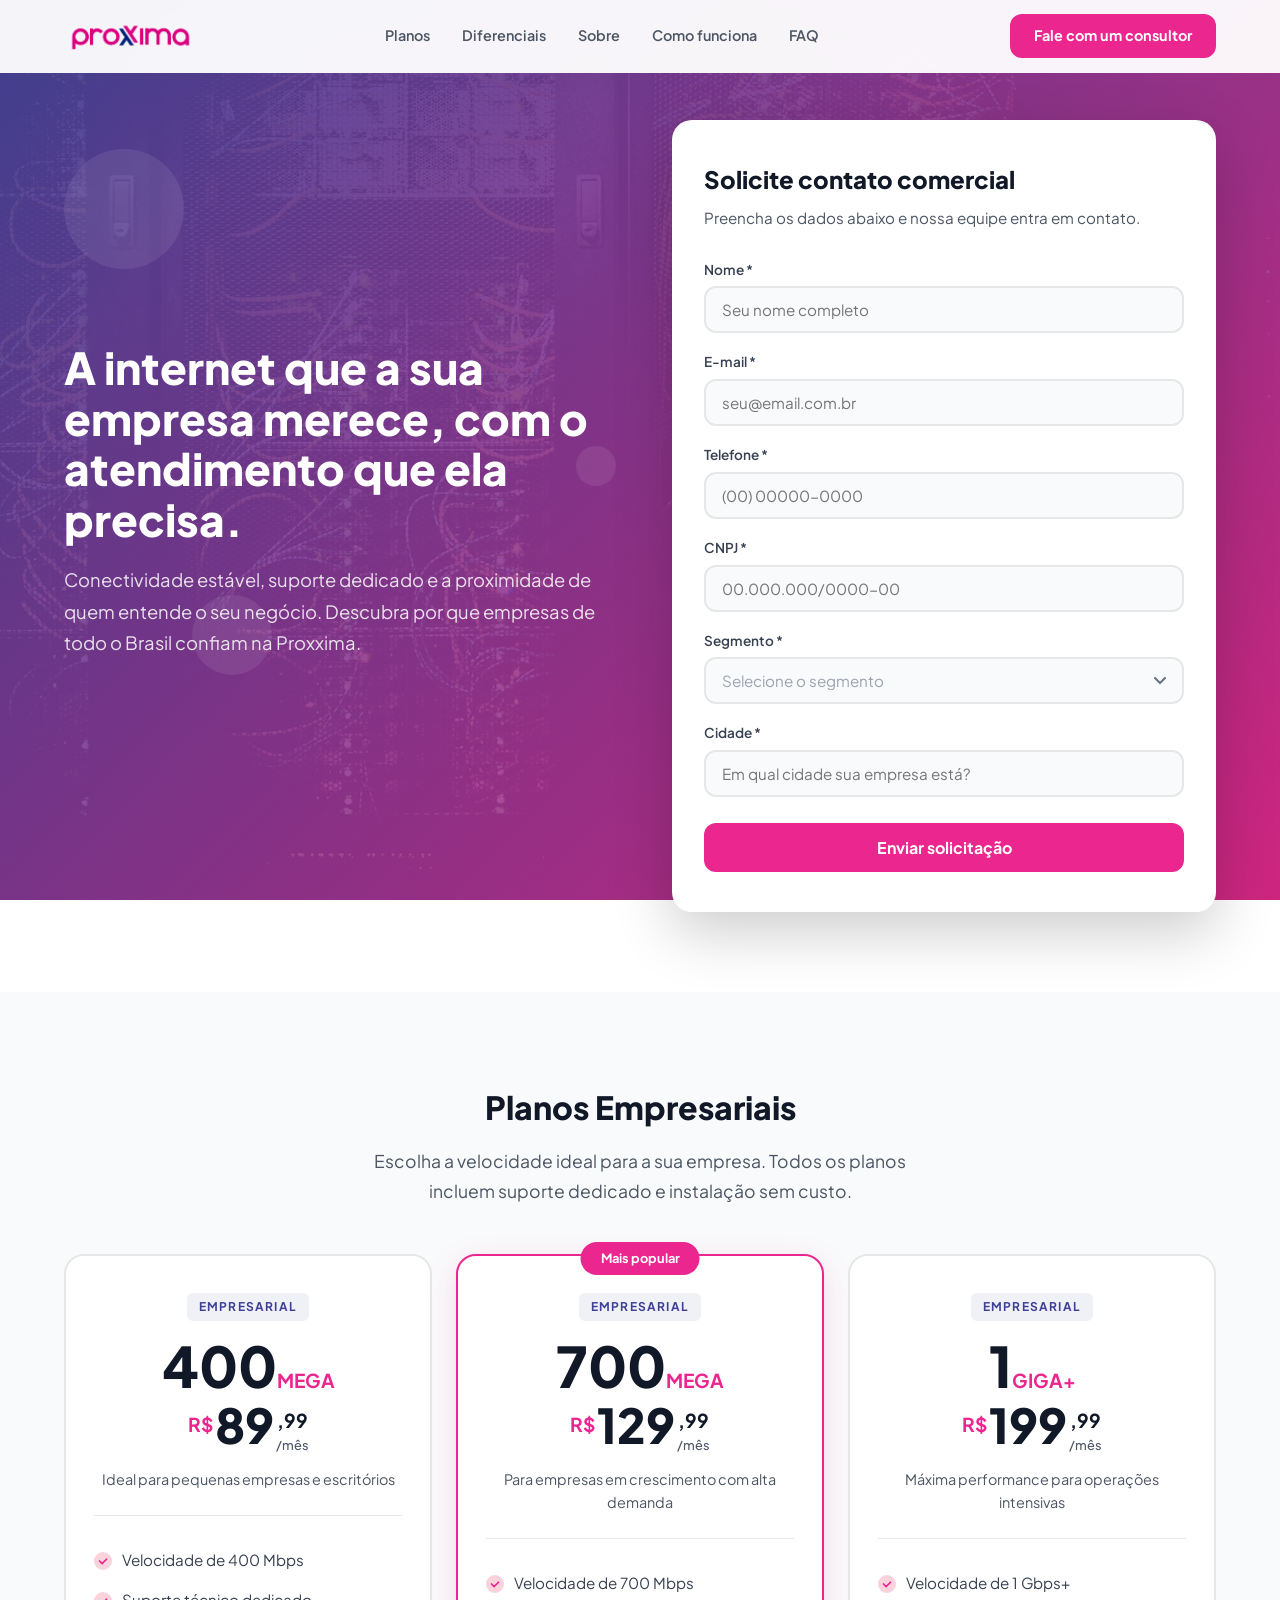
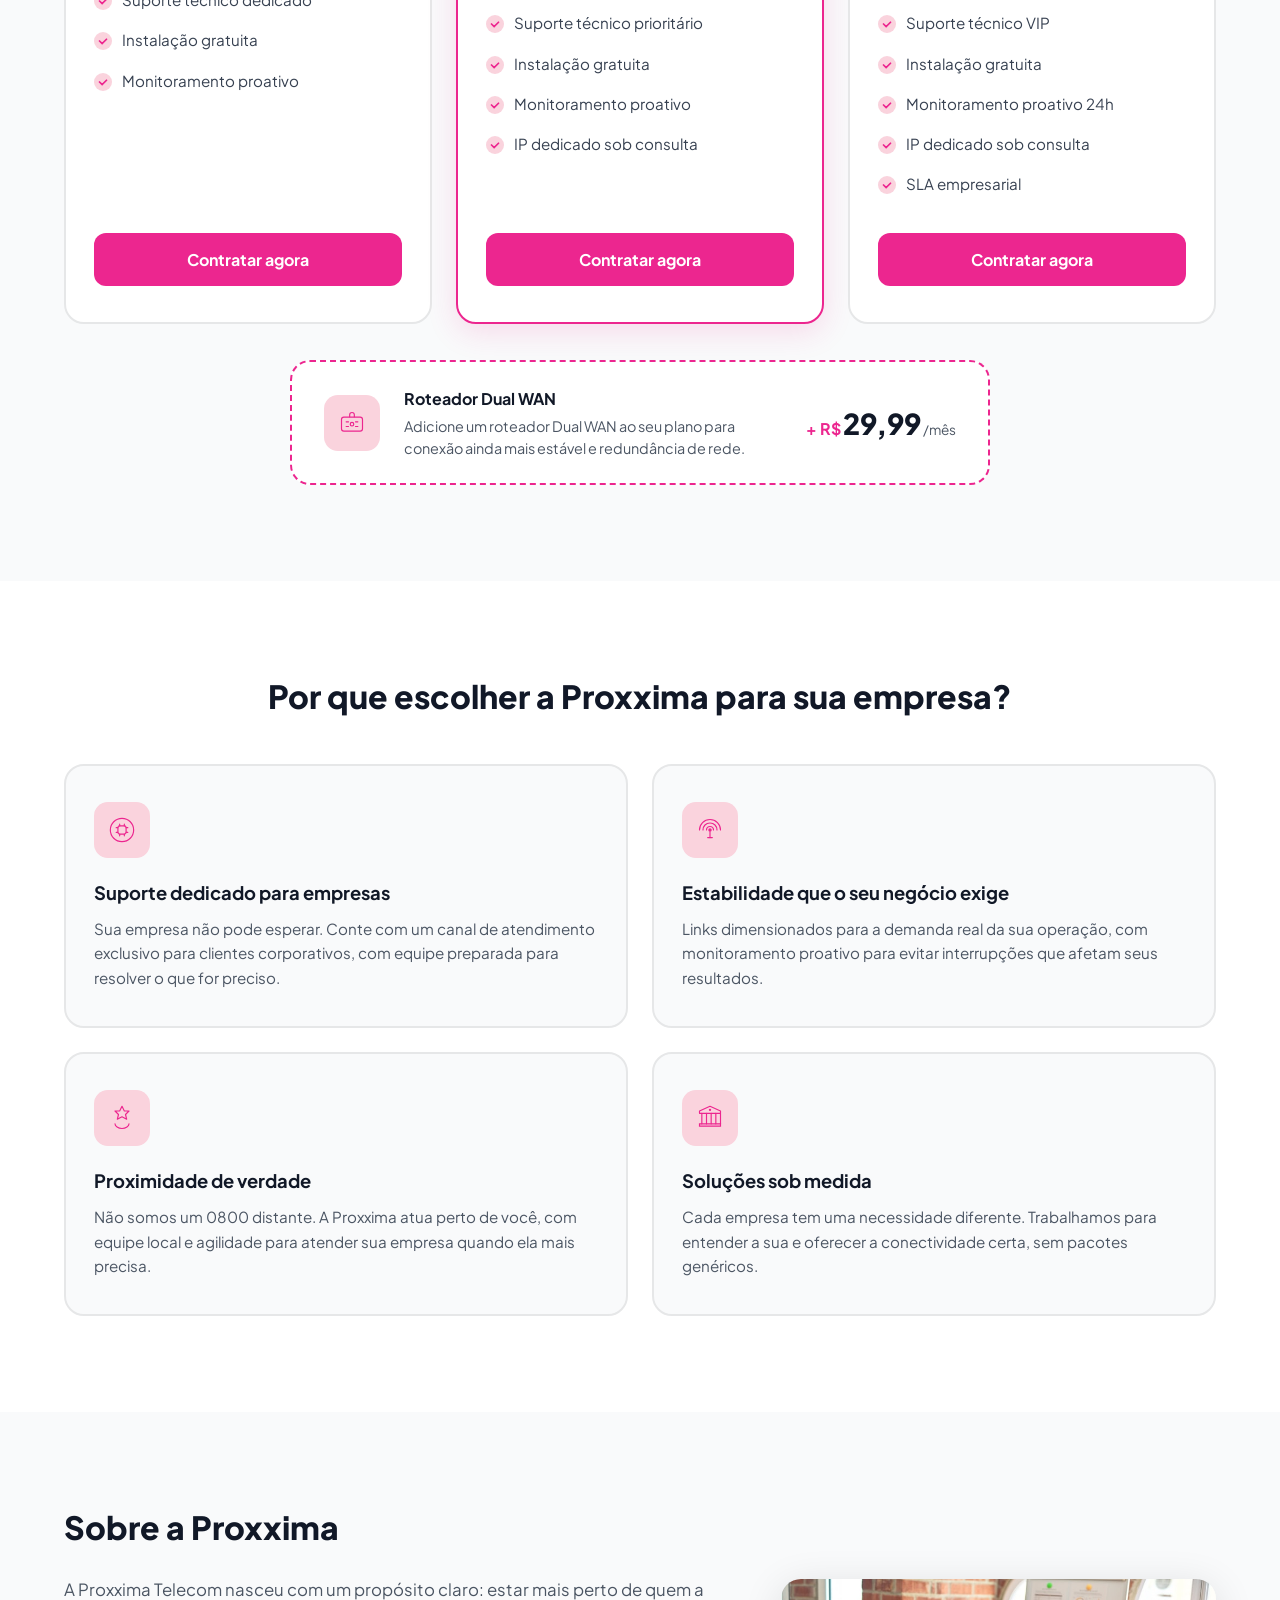
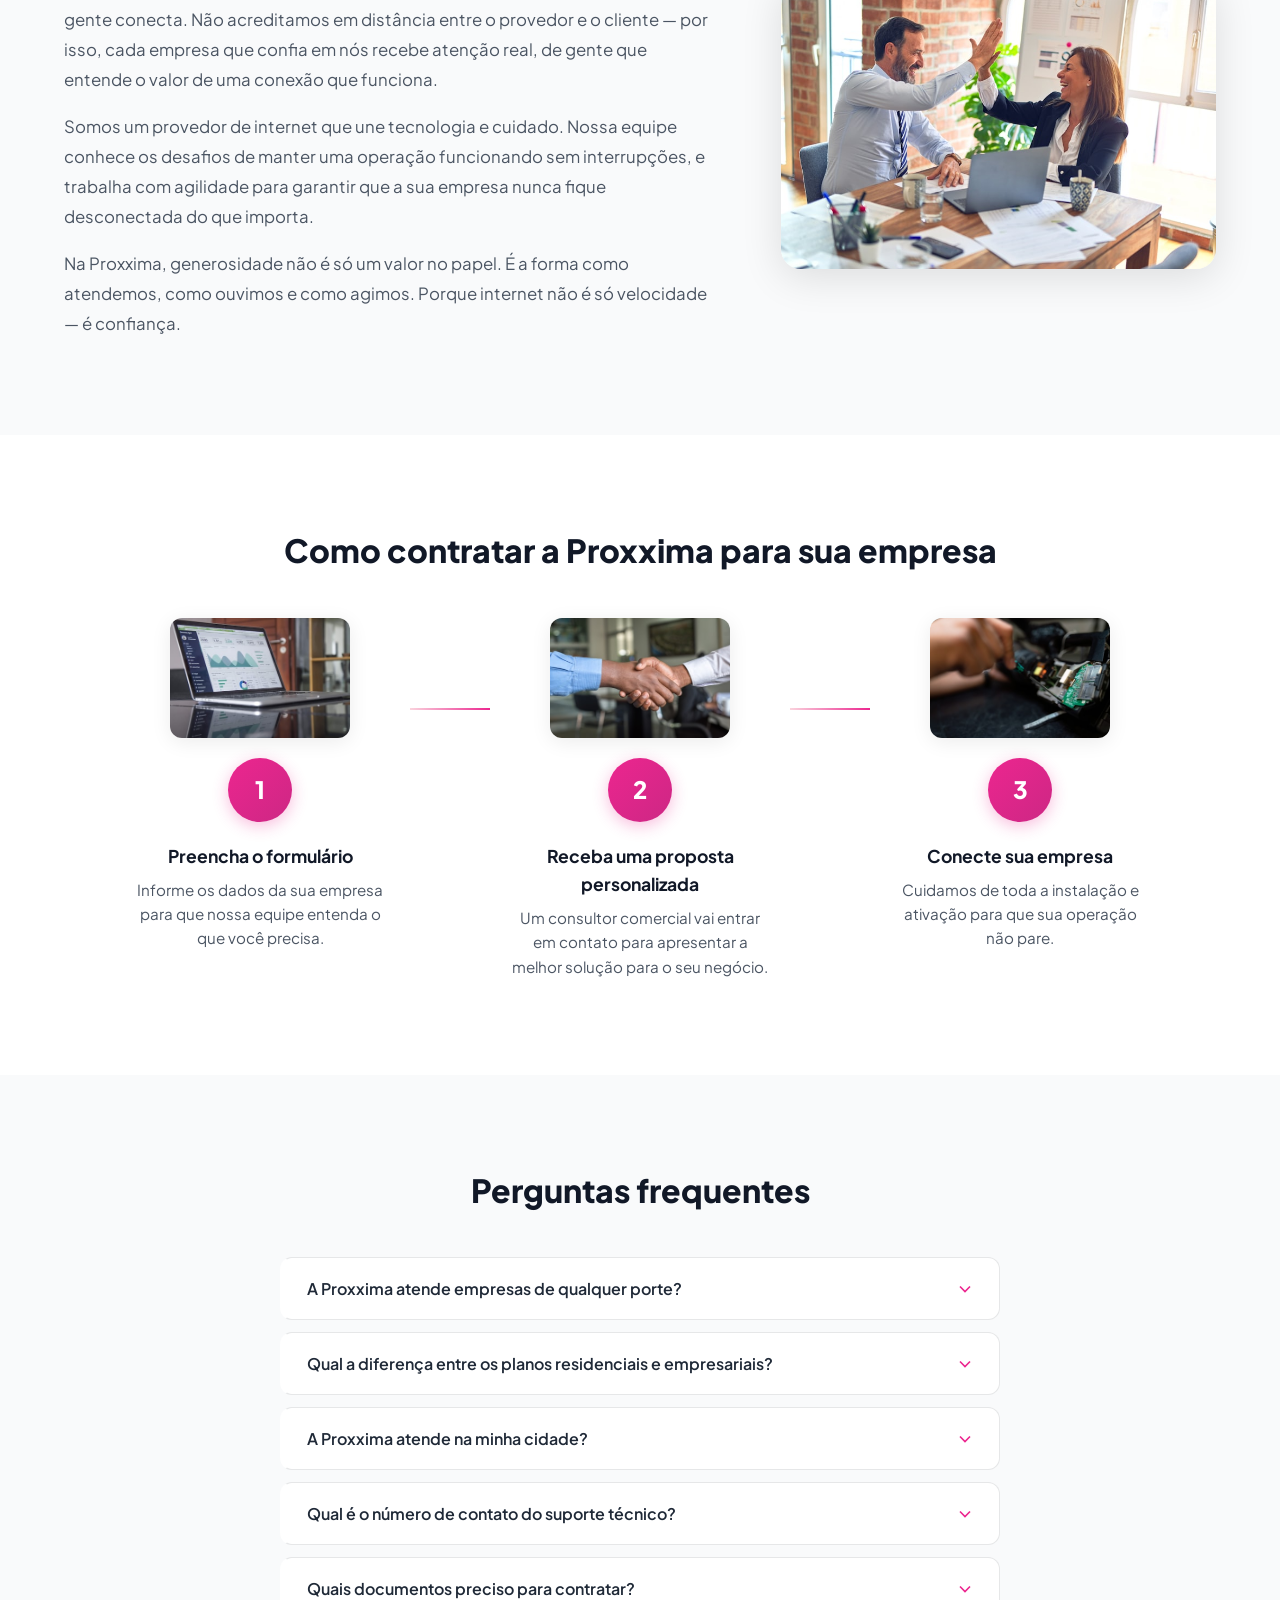
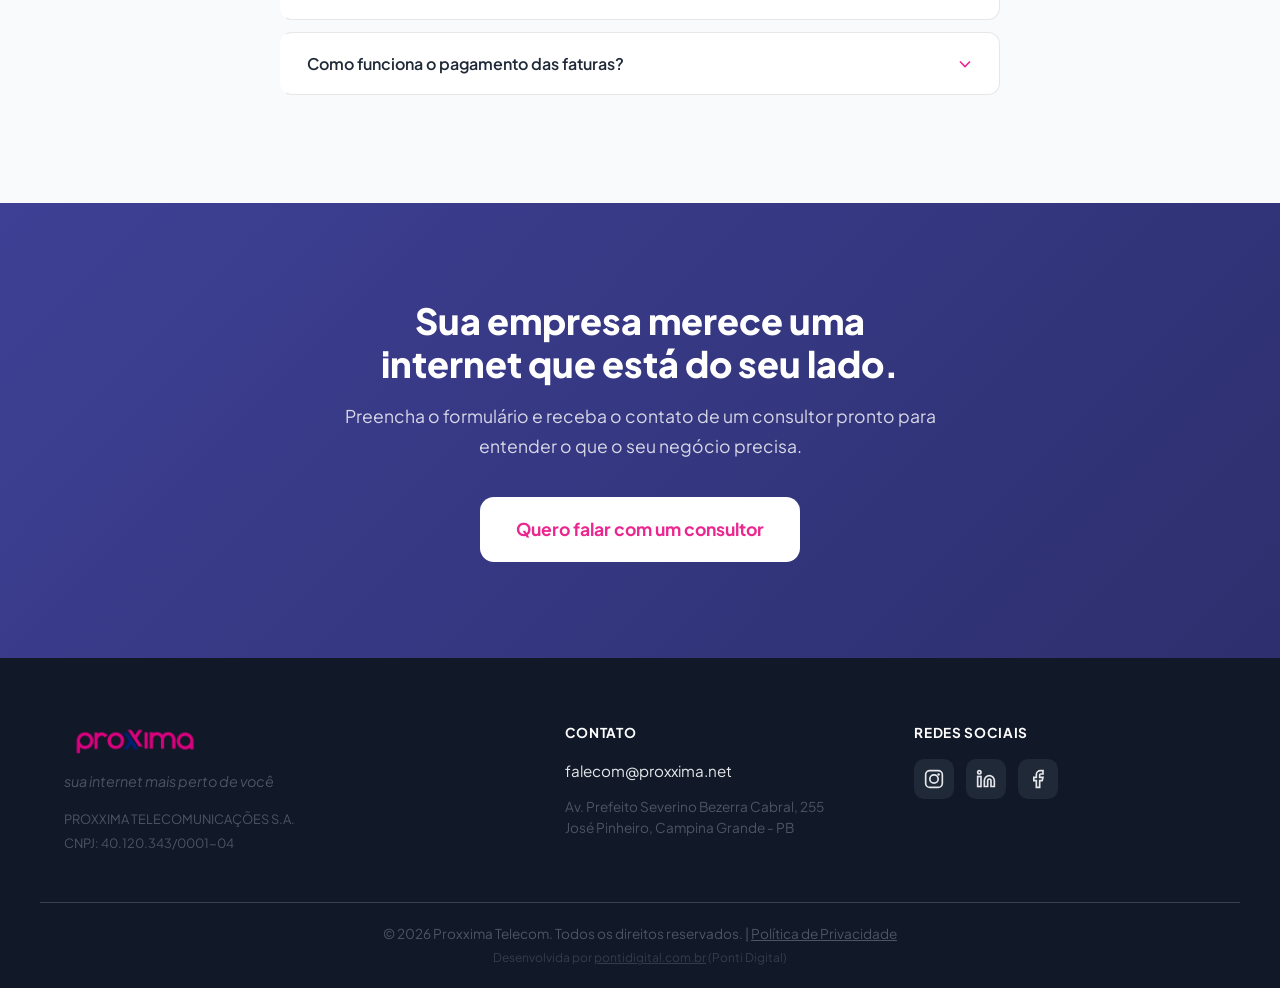
==== index.html @ 2b06d395 "feat: add Ponti Digital credit to footer Co-Authored-By: Claude Opus 4.6 (1M context) <noreply@anthr" ====
<!DOCTYPE html>
<html lang="pt-BR">
<head>
  <meta charset="UTF-8">
  <meta name="viewport" content="width=device-width, initial-scale=1.0">
  <title>Proxxima Telecom | Internet Empresarial com Suporte Dedicado</title>
  <meta name="description" content="Internet empresarial com suporte dedicado, estabilidade e proximidade. Solicite contato comercial e descubra a solução ideal para sua empresa.">
  <meta name="robots" content="index, follow">
  <link rel="canonical" href="https://lp-proxxima.netlify.app/">
  <meta property="og:title" content="Proxxima Telecom | Internet Empresarial com Suporte Dedicado">
  <meta property="og:description" content="Conectividade estável, suporte dedicado e a proximidade de quem entende o seu negócio.">
  <meta property="og:type" content="website">
  <meta property="og:url" content="https://lp-proxxima.netlify.app/">
  <meta property="og:image" content="https://lp-proxxima.netlify.app/assets/og-image.png">
  <meta property="og:locale" content="pt_BR">
  <meta name="twitter:card" content="summary_large_image">

  <!-- Schema.org LocalBusiness -->
  <script type="application/ld+json">
  {
    "@context": "https://schema.org",
    "@type": "TelecommunicationsService",
    "name": "Proxxima Telecom",
    "legalName": "PROXXIMA TELECOMUNICACOES S.A.",
    "description": "Provedor de internet empresarial com suporte dedicado, estabilidade e proximidade.",
    "url": "https://lp-proxxima.netlify.app",
    "email": "falecom@proxxima.net",
    "telephone": "",
    "address": {
      "@type": "PostalAddress",
      "streetAddress": "Av. Prefeito Severino Bezerra Cabral, 255",
      "addressLocality": "Campina Grande",
      "addressRegion": "PB",
      "addressCountry": "BR"
    },
    "sameAs": [
      "https://www.instagram.com/souproxxima/",
      "https://www.linkedin.com/in/proxxima-telecom-91b3a8235/",
      "https://www.facebook.com/souproxximat"
    ],
    "slogan": "Sua internet mais perto de você"
  }
  </script>

  <link rel="icon" type="image/svg+xml" href="assets/logo-proxxima.svg">

  <!-- Preload critical resources -->
  <link rel="preconnect" href="https://fonts.googleapis.com">
  <link rel="preconnect" href="https://fonts.gstatic.com" crossorigin>
  <link rel="preload" href="assets/hero-bg.jpg" as="image">
  <link href="https://fonts.googleapis.com/css2?family=Plus+Jakarta+Sans:wght@400;500;600;700;800&display=swap" rel="stylesheet">
  <link rel="stylesheet" href="css/style.css">
</head>
<body>

  <!-- ========== HEADER ========== -->
  <header class="header" id="header">
    <div class="container header__inner">
      <a href="#" class="header__logo" aria-label="Proxxima Telecom">
        <img src="assets/logo-proxxima.svg" alt="Proxxima Telecom" class="header__logo-img">
      </a>
      <nav class="header__nav" aria-label="Navegação principal">
        <a href="#planos" class="header__link">Planos</a>
        <a href="#diferenciais" class="header__link">Diferenciais</a>
        <a href="#sobre" class="header__link">Sobre</a>
        <a href="#como-funciona" class="header__link">Como funciona</a>
        <a href="#faq" class="header__link">FAQ</a>
      </nav>
      <a href="#formulario" class="btn btn--primary header__cta">Fale com um consultor</a>
      <button class="header__menu-toggle" aria-label="Abrir menu" aria-expanded="false">
        <span></span><span></span><span></span>
      </button>
    </div>
    <div class="header__mobile-menu" aria-hidden="true">
      <nav class="header__mobile-nav" aria-label="Menu mobile">
        <a href="#diferenciais" class="header__mobile-link">Diferenciais</a>
        <a href="#sobre" class="header__mobile-link">Sobre</a>
        <a href="#como-funciona" class="header__mobile-link">Como funciona</a>
        <a href="#faq" class="header__mobile-link">FAQ</a>
        <a href="#formulario" class="btn btn--primary header__mobile-cta">Fale com um consultor</a>
      </nav>
    </div>
  </header>

  <!-- ========== HERO ========== -->
  <section class="hero" id="hero">
    <!-- Partículas decorativas -->
    <div class="hero__particle hero__particle--1" aria-hidden="true"></div>
    <div class="hero__particle hero__particle--2" aria-hidden="true"></div>
    <div class="hero__particle hero__particle--3" aria-hidden="true"></div>
    <div class="hero__particle hero__particle--4" aria-hidden="true"></div>
    <div class="hero__particle hero__particle--5" aria-hidden="true"></div>

    <div class="container hero__inner">
      <div class="hero__content">
        <h1 class="hero__title hero-animate" data-hero-delay="1">A internet que a sua empresa merece, com o atendimento que ela precisa.</h1>
        <p class="hero__subtitle hero-animate" data-hero-delay="2">Conectividade estável, suporte dedicado e a proximidade de quem entende o seu negócio. Descubra por que empresas de todo o Brasil confiam na Proxxima.</p>
        <a href="#formulario" class="btn btn--primary btn--lg hero__cta-mobile hero-animate" data-hero-delay="3">Solicitar contato comercial</a>
      </div>
      <div class="hero__form hero-animate" data-hero-delay="2" id="formulario">
        <div class="form-card">
          <h2 class="form-card__title">Solicite contato comercial</h2>
          <p class="form-card__subtitle">Preencha os dados abaixo e nossa equipe entra em contato.</p>
          <form id="lead-form" class="form" novalidate>
            <div class="form__honeypot" aria-hidden="true">
              <label for="website">Website</label>
              <input type="text" id="website" name="website" tabindex="-1" autocomplete="off">
            </div>
            <div class="form__group">
              <label for="nome" class="form__label">Nome *</label>
              <input type="text" id="nome" name="nome" class="form__input" placeholder="Seu nome completo" required autocomplete="name">
              <span class="form__error" data-error="nome"></span>
            </div>
            <div class="form__group">
              <label for="email" class="form__label">E-mail *</label>
              <input type="email" id="email" name="email" class="form__input" placeholder="seu@email.com.br" required autocomplete="email">
              <span class="form__error" data-error="email"></span>
            </div>
            <div class="form__group">
              <label for="telefone" class="form__label">Telefone *</label>
              <input type="tel" id="telefone" name="telefone" class="form__input" placeholder="(00) 00000-0000" required autocomplete="tel">
              <span class="form__error" data-error="telefone"></span>
            </div>
            <div class="form__group">
              <label for="cnpj" class="form__label">CNPJ *</label>
              <input type="text" id="cnpj" name="cnpj" class="form__input" placeholder="00.000.000/0000-00" required>
              <span class="form__error" data-error="cnpj"></span>
            </div>
            <div class="form__group">
              <label for="segmento" class="form__label">Segmento *</label>
              <select id="segmento" name="segmento" class="form__input form__select" required>
                <option value="" disabled selected>Selecione o segmento</option>
                <option value="Governo">Governo</option>
                <option value="Empresas">Empresas</option>
                <option value="Provedores">Provedores</option>
              </select>
              <span class="form__error" data-error="segmento"></span>
            </div>
            <div class="form__group">
              <label for="cidade" class="form__label">Cidade *</label>
              <input type="text" id="cidade" name="cidade" class="form__input" placeholder="Em qual cidade sua empresa está?" required>
              <span class="form__error" data-error="cidade"></span>
            </div>
            <button type="submit" class="btn btn--primary btn--full form__submit" id="form-submit">
              <span class="form__submit-text">Enviar solicitação</span>
              <span class="form__submit-loading" aria-hidden="true">
                <svg class="spinner" viewBox="0 0 24 24"><circle cx="12" cy="12" r="10" fill="none" stroke="currentColor" stroke-width="3" stroke-linecap="round" stroke-dasharray="31.4 31.4" /></svg>
              </span>
            </button>
          </form>
          <div class="form-card__success" id="form-success" hidden>
            <div class="form-card__success-icon">
              <svg viewBox="0 0 24 24" fill="none" stroke="currentColor" stroke-width="2"><path d="M20 6L9 17l-5-5"/></svg>
            </div>
            <h3>Recebemos sua solicitação!</h3>
            <p>Nossa equipe comercial vai entrar em contato em breve. Obrigado por escolher a Proxxima.</p>
          </div>
        </div>
      </div>
    </div>
  </section>

  <!-- ========== PLANOS ========== -->
  <section class="planos" id="planos">
    <div class="container">
      <h2 class="section-title" data-reveal>Planos Empresariais</h2>
      <p class="planos__subtitle" data-reveal>Escolha a velocidade ideal para a sua empresa. Todos os planos incluem suporte dedicado e instalação sem custo.</p>
      <div class="planos__grid">
        <div class="plano-card" data-reveal data-reveal-delay="0">
          <div class="plano-card__header">
            <span class="plano-card__badge">Empresarial</span>
            <h3 class="plano-card__speed">400<span>MEGA</span></h3>
            <div class="plano-card__price">
              <span class="plano-card__currency">R$</span>
              <span class="plano-card__value">89</span>
              <span class="plano-card__cents">,99<small>/mês</small></span>
            </div>
            <p class="plano-card__desc">Ideal para pequenas empresas e escritórios</p>
          </div>
          <ul class="plano-card__features">
            <li>Velocidade de 400 Mbps</li>
            <li>Suporte técnico dedicado</li>
            <li>Instalação gratuita</li>
            <li>Monitoramento proativo</li>
          </ul>
          <a href="#formulario" class="btn btn--primary btn--full">Contratar agora</a>
        </div>
        <div class="plano-card plano-card--featured" data-reveal data-reveal-delay="1">
          <div class="plano-card__tag">Mais popular</div>
          <div class="plano-card__header">
            <span class="plano-card__badge">Empresarial</span>
            <h3 class="plano-card__speed">700<span>MEGA</span></h3>
            <div class="plano-card__price">
              <span class="plano-card__currency">R$</span>
              <span class="plano-card__value">129</span>
              <span class="plano-card__cents">,99<small>/mês</small></span>
            </div>
            <p class="plano-card__desc">Para empresas em crescimento com alta demanda</p>
          </div>
          <ul class="plano-card__features">
            <li>Velocidade de 700 Mbps</li>
            <li>Suporte técnico prioritário</li>
            <li>Instalação gratuita</li>
            <li>Monitoramento proativo</li>
            <li>IP dedicado sob consulta</li>
          </ul>
          <a href="#formulario" class="btn btn--primary btn--full">Contratar agora</a>
        </div>
        <div class="plano-card" data-reveal data-reveal-delay="2">
          <div class="plano-card__header">
            <span class="plano-card__badge">Empresarial</span>
            <h3 class="plano-card__speed">1<span>GIGA+</span></h3>
            <div class="plano-card__price">
              <span class="plano-card__currency">R$</span>
              <span class="plano-card__value">199</span>
              <span class="plano-card__cents">,99<small>/mês</small></span>
            </div>
            <p class="plano-card__desc">Máxima performance para operações intensivas</p>
          </div>
          <ul class="plano-card__features">
            <li>Velocidade de 1 Gbps+</li>
            <li>Suporte técnico VIP</li>
            <li>Instalação gratuita</li>
            <li>Monitoramento proativo 24h</li>
            <li>IP dedicado sob consulta</li>
            <li>SLA empresarial</li>
          </ul>
          <a href="#formulario" class="btn btn--primary btn--full">Contratar agora</a>
        </div>
      </div>
      <!-- Addon -->
      <div class="plano-addon" data-reveal>
        <div class="plano-addon__inner">
          <div class="plano-addon__icon">
            <svg viewBox="0 0 48 48" fill="none"><rect x="6" y="14" width="36" height="24" rx="4" stroke="currentColor" stroke-width="2"/><path d="M14 22h4M30 22h4M14 30h4M30 30h4" stroke="currentColor" stroke-width="2" stroke-linecap="round"/><path d="M20 14V10a4 4 0 018 0v4" stroke="currentColor" stroke-width="2"/><circle cx="24" cy="26" r="3" stroke="currentColor" stroke-width="2"/></svg>
          </div>
          <div class="plano-addon__text">
            <h4>Roteador Dual WAN</h4>
            <p>Adicione um roteador Dual WAN ao seu plano para conexão ainda mais estável e redundância de rede.</p>
          </div>
          <div class="plano-addon__price">
            <span class="plano-addon__price-label">+ R$</span>
            <span class="plano-addon__price-value">29,99</span>
            <span class="plano-addon__price-period">/mês</span>
          </div>
        </div>
      </div>
      </div>
    </div>
  </section>

  <!-- ========== DIFERENCIAIS ========== -->
  <section class="diferenciais" id="diferenciais">
    <div class="container">
      <h2 class="section-title" data-reveal>Por que escolher a Proxxima para sua empresa?</h2>
      <div class="diferenciais__grid">
        <div class="card" data-reveal data-reveal-delay="0">
          <div class="card__icon">
            <svg viewBox="0 0 48 48" fill="none"><path d="M24 4a20 20 0 110 40 20 20 0 010-40z" stroke="currentColor" stroke-width="2"/><path d="M17 20a3 3 0 013-3h8a3 3 0 013 3v8a3 3 0 01-3 3h-8a3 3 0 01-3-3v-8z" stroke="currentColor" stroke-width="2"/><path d="M20 17v-3M28 17v-3M20 31v3M28 31v3M17 20h-3M17 28h-3M31 20h3M31 28h3" stroke="currentColor" stroke-width="2" stroke-linecap="round"/></svg>
          </div>
          <h3 class="card__title">Suporte dedicado para empresas</h3>
          <p class="card__text">Sua empresa não pode esperar. Conte com um canal de atendimento exclusivo para clientes corporativos, com equipe preparada para resolver o que for preciso.</p>
        </div>
        <div class="card" data-reveal data-reveal-delay="1">
          <div class="card__icon">
            <svg viewBox="0 0 48 48" fill="none"><path d="M6 24c0-10 8-18 18-18s18 8 18 18" stroke="currentColor" stroke-width="2" stroke-linecap="round"/><path d="M12 24c0-7 5-12 12-12s12 5 12 12" stroke="currentColor" stroke-width="2" stroke-linecap="round"/><path d="M18 24c0-3.3 2.7-6 6-6s6 2.7 6 6" stroke="currentColor" stroke-width="2" stroke-linecap="round"/><circle cx="24" cy="24" r="3" fill="currentColor"/><path d="M24 27v10" stroke="currentColor" stroke-width="2" stroke-linecap="round"/><path d="M20 37h8" stroke="currentColor" stroke-width="2" stroke-linecap="round"/></svg>
          </div>
          <h3 class="card__title">Estabilidade que o seu negócio exige</h3>
          <p class="card__text">Links dimensionados para a demanda real da sua operação, com monitoramento proativo para evitar interrupções que afetam seus resultados.</p>
        </div>
        <div class="card" data-reveal data-reveal-delay="2">
          <div class="card__icon">
            <svg viewBox="0 0 48 48" fill="none"><path d="M24 4l4 8h8l-6 6 2 8-8-4-8 4 2-8-6-6h8l4-8z" stroke="currentColor" stroke-width="2" stroke-linejoin="round"/><path d="M12 34c0 4 5.4 8 12 8s12-4 12-8" stroke="currentColor" stroke-width="2" stroke-linecap="round"/></svg>
          </div>
          <h3 class="card__title">Proximidade de verdade</h3>
          <p class="card__text">Não somos um 0800 distante. A Proxxima atua perto de você, com equipe local e agilidade para atender sua empresa quando ela mais precisa.</p>
        </div>
        <div class="card" data-reveal data-reveal-delay="3">
          <div class="card__icon">
            <svg viewBox="0 0 48 48" fill="none"><path d="M6 12l18-8 18 8v4H6v-4z" stroke="currentColor" stroke-width="2" stroke-linejoin="round"/><path d="M10 16v18M18 16v18M26 16v18M34 16v18M42 16v18" stroke="currentColor" stroke-width="2" stroke-linecap="round"/><path d="M6 34h36v4H6v-4z" stroke="currentColor" stroke-width="2"/><circle cx="24" cy="10" r="2" fill="currentColor"/></svg>
          </div>
          <h3 class="card__title">Soluções sob medida</h3>
          <p class="card__text">Cada empresa tem uma necessidade diferente. Trabalhamos para entender a sua e oferecer a conectividade certa, sem pacotes genéricos.</p>
        </div>
      </div>
    </div>
  </section>

  <!-- ========== SOBRE ========== -->
  <section class="sobre" id="sobre">
    <div class="container sobre__inner">
      <div class="sobre__content" data-reveal="left">
        <h2 class="section-title">Sobre a Proxxima</h2>
        <p>A Proxxima Telecom nasceu com um propósito claro: estar mais perto de quem a gente conecta. Não acreditamos em distância entre o provedor e o cliente &mdash; por isso, cada empresa que confia em nós recebe atenção real, de gente que entende o valor de uma conexão que funciona.</p>
        <p>Somos um provedor de internet que une tecnologia e cuidado. Nossa equipe conhece os desafios de manter uma operação funcionando sem interrupções, e trabalha com agilidade para garantir que a sua empresa nunca fique desconectada do que importa.</p>
        <p>Na Proxxima, generosidade não é só um valor no papel. É a forma como atendemos, como ouvimos e como agimos. Porque internet não é só velocidade &mdash; é confiança.</p>
      </div>
      <div class="sobre__visual" data-reveal="right">
        <img src="assets/about.jpg" alt="Equipe da Proxxima Telecom trabalhando em parceria com clientes empresariais" class="sobre__image" loading="lazy" width="800" height="534">
      </div>
    </div>
  </section>

  <!-- ========== COMO FUNCIONA ========== -->
  <section class="como-funciona" id="como-funciona">
    <div class="container">
      <h2 class="section-title" data-reveal>Como contratar a Proxxima para sua empresa</h2>
      <div class="steps">
        <div class="step" data-reveal data-reveal-delay="0">
          <div class="step__image-wrap">
            <img src="assets/step1.jpg" alt="Pessoa preenchendo formulário de contato no computador" class="step__image" loading="lazy" width="400" height="267">
          </div>
          <div class="step__number" data-count="1">1</div>
          <h3 class="step__title">Preencha o formulário</h3>
          <p class="step__text">Informe os dados da sua empresa para que nossa equipe entenda o que você precisa.</p>
        </div>
        <div class="step__connector" aria-hidden="true">
          <div class="step__connector-line"></div>
        </div>
        <div class="step" data-reveal data-reveal-delay="1">
          <div class="step__image-wrap">
            <img src="assets/step2.jpg" alt="Consultor cumprimentando cliente em reunião de negócios" class="step__image" loading="lazy" width="400" height="267">
          </div>
          <div class="step__number" data-count="2">2</div>
          <h3 class="step__title">Receba uma proposta personalizada</h3>
          <p class="step__text">Um consultor comercial vai entrar em contato para apresentar a melhor solução para o seu negócio.</p>
        </div>
        <div class="step__connector" aria-hidden="true">
          <div class="step__connector-line"></div>
        </div>
        <div class="step" data-reveal data-reveal-delay="2">
          <div class="step__image-wrap">
            <img src="assets/step3.jpg" alt="Técnico realizando instalação de equipamentos de rede" class="step__image" loading="lazy" width="400" height="267">
          </div>
          <div class="step__number" data-count="3">3</div>
          <h3 class="step__title">Conecte sua empresa</h3>
          <p class="step__text">Cuidamos de toda a instalação e ativação para que sua operação não pare.</p>
        </div>
      </div>
    </div>
  </section>

  <!-- ========== FAQ ========== -->
  <section class="faq" id="faq">
    <div class="container">
      <h2 class="section-title" data-reveal>Perguntas frequentes</h2>
      <div class="faq__list">
        <div class="faq__item" data-reveal data-reveal-delay="0">
          <button class="faq__question" aria-expanded="false">
            A Proxxima atende empresas de qualquer porte?
            <svg class="faq__chevron" viewBox="0 0 24 24" fill="none" stroke="currentColor" stroke-width="2"><path d="M6 9l6 6 6-6"/></svg>
          </button>
          <div class="faq__answer">
            <p>Sim. Atendemos desde pequenas empresas até operações de grande porte, sempre com soluções dimensionadas para a necessidade de cada cliente.</p>
          </div>
        </div>
        <div class="faq__item" data-reveal data-reveal-delay="1">
          <button class="faq__question" aria-expanded="false">
            Qual a diferença entre os planos residenciais e empresariais?
            <svg class="faq__chevron" viewBox="0 0 24 24" fill="none" stroke="currentColor" stroke-width="2"><path d="M6 9l6 6 6-6"/></svg>
          </button>
          <div class="faq__answer">
            <p>Os planos empresariais oferecem recursos como suporte prioritário, links com maior estabilidade e atendimento dedicado, pensados para quem não pode ter interrupções na operação.</p>
          </div>
        </div>
        <div class="faq__item" data-reveal data-reveal-delay="2">
          <button class="faq__question" aria-expanded="false">
            A Proxxima atende na minha cidade?
            <svg class="faq__chevron" viewBox="0 0 24 24" fill="none" stroke="currentColor" stroke-width="2"><path d="M6 9l6 6 6-6"/></svg>
          </button>
          <div class="faq__answer">
            <p>Estamos presentes em mais de 120 cidades nos estados de Pernambuco, Paraíba, Rio Grande do Norte e Ceará, em constante expansão. Preencha o formulário com o nome da sua cidade e nossa equipe vai verificar a disponibilidade na sua região.</p>
          </div>
        </div>
        <div class="faq__item" data-reveal data-reveal-delay="3">
          <button class="faq__question" aria-expanded="false">
            Qual é o número de contato do suporte técnico?
            <svg class="faq__chevron" viewBox="0 0 24 24" fill="none" stroke="currentColor" stroke-width="2"><path d="M6 9l6 6 6-6"/></svg>
          </button>
          <div class="faq__answer">
            <p>Nosso suporte está disponível pelo <strong>0800 083 1155</strong>, todos os dias, a qualquer hora, por ligação ou WhatsApp.</p>
          </div>
        </div>
        <div class="faq__item" data-reveal data-reveal-delay="4">
          <button class="faq__question" aria-expanded="false">
            Quais documentos preciso para contratar?
            <svg class="faq__chevron" viewBox="0 0 24 24" fill="none" stroke="currentColor" stroke-width="2"><path d="M6 9l6 6 6-6"/></svg>
          </button>
          <div class="faq__answer">
            <p>Para contratação é necessário ter RG, CPF e comprovante de endereço. Após a aprovação cadastral, será agendada a instalação com presença do titular para assinatura do contrato.</p>
          </div>
        </div>
        <div class="faq__item" data-reveal data-reveal-delay="5">
          <button class="faq__question" aria-expanded="false">
            Como funciona o pagamento das faturas?
            <svg class="faq__chevron" viewBox="0 0 24 24" fill="none" stroke="currentColor" stroke-width="2"><path d="M6 9l6 6 6-6"/></svg>
          </button>
          <div class="faq__answer">
            <p>É possível pagar através do App Proxxima (Play Store/App Store) ou pelo Portal do Cliente em portal.proxxima.net. Aceitamos boleto bancário, débito em conta e cartão de crédito.</p>
          </div>
        </div>
      </div>
    </div>
  </section>

  <!-- ========== CTA FINAL ========== -->
  <section class="cta-final">
    <div class="cta-final__bg" aria-hidden="true"></div>
    <div class="container cta-final__inner">
      <h2 class="cta-final__title" data-reveal>Sua empresa merece uma internet que está do seu lado.</h2>
      <p class="cta-final__subtitle" data-reveal>Preencha o formulário e receba o contato de um consultor pronto para entender o que o seu negócio precisa.</p>
      <a href="#formulario" class="btn btn--white btn--lg" data-reveal>Quero falar com um consultor</a>
    </div>
  </section>

  <!-- ========== FOOTER ========== -->
  <footer class="footer">
    <div class="container footer__inner">
      <div class="footer__brand">
        <img src="assets/logo-proxxima.svg" alt="Proxxima Telecom" class="footer__logo">
        <p class="footer__slogan">sua internet mais perto de você</p>
        <p class="footer__legal-name">PROXXIMA TELECOMUNICAÇÕES S.A.</p>
        <p class="footer__cnpj">CNPJ: 40.120.343/0001-04</p>
      </div>
      <div class="footer__contact">
        <h4>Contato</h4>
        <a href="mailto:falecom@proxxima.net" class="footer__link">falecom@proxxima.net</a>
        <address class="footer__address">
          Av. Prefeito Severino Bezerra Cabral, 255<br>
          José Pinheiro, Campina Grande - PB
        </address>
      </div>
      <div class="footer__social">
        <h4>Redes sociais</h4>
        <div class="footer__social-links">
          <a href="https://www.instagram.com/souproxxima/" target="_blank" rel="noopener noreferrer" aria-label="Instagram da Proxxima Telecom" class="footer__social-link">
            <svg viewBox="0 0 24 24" fill="none" stroke="currentColor" stroke-width="2"><rect x="2" y="2" width="20" height="20" rx="5"/><circle cx="12" cy="12" r="5"/><circle cx="17.5" cy="6.5" r="1.5" fill="currentColor" stroke="none"/></svg>
          </a>
          <a href="https://www.linkedin.com/in/proxxima-telecom-91b3a8235/" target="_blank" rel="noopener noreferrer" aria-label="LinkedIn da Proxxima Telecom" class="footer__social-link">
            <svg viewBox="0 0 24 24" fill="none" stroke="currentColor" stroke-width="2"><path d="M16 8a6 6 0 016 6v7h-4v-7a2 2 0 00-4 0v7h-4v-7a6 6 0 016-6z"/><rect x="2" y="9" width="4" height="12"/><circle cx="4" cy="4" r="2"/></svg>
          </a>
          <a href="https://www.facebook.com/souproxximat" target="_blank" rel="noopener noreferrer" aria-label="Facebook da Proxxima Telecom" class="footer__social-link">
            <svg viewBox="0 0 24 24" fill="none" stroke="currentColor" stroke-width="2"><path d="M18 2h-3a5 5 0 00-5 5v3H7v4h3v8h4v-8h3l1-4h-4V7a1 1 0 011-1h3z"/></svg>
          </a>
        </div>
      </div>
    </div>
    <div class="footer__bottom">
      <div class="container">
        <p>&copy; 2026 Proxxima Telecom. Todos os direitos reservados. | <a href="privacidade.html" class="footer__bottom-link">Política de Privacidade</a></p>
        <p style="margin-top:4px;font-size:0.75rem;opacity:0.6;">Desenvolvida por <a href="https://pontidigital.com.br" target="_blank" rel="noopener noreferrer" class="footer__bottom-link">pontidigital.com.br</a> (Ponti Digital)</p>
      </div>
    </div>
  </footer>

  <!-- RD Station Script -->
  <script type="text/javascript" async src="https://d335luupugsy2.cloudfront.net/js/loader-scripts/64ef7f6a-1382-4850-98ff-f090816aa8d5-loader.js"></script>

  <script src="js/utm.js" defer></script>
  <script src="js/form.js" defer></script>
  <script src="js/main.js" defer></script>
</body>
</html>
---- css/style.css ----
/* ==========================================
   PROXXIMA TELECOM - LP B2B
   Brand Colors:
   - Magenta:      #EC268F
   - Magenta dark:  #CD2784
   - Rosa claro:   #FAD3DD
   - Azul marinho: #3E4095
   - Cinza:        #E6E7E8
   ========================================== */

/* --- RESET & BASE --- */
*,
*::before,
*::after {
  margin: 0;
  padding: 0;
  box-sizing: border-box;
}

:root {
  --magenta: #EC268F;
  --magenta-dark: #CD2784;
  --rosa: #FAD3DD;
  --azul: #3E4095;
  --cinza: #E6E7E8;
  --white: #ffffff;
  --gray-50: #f9fafb;
  --gray-100: #f3f4f6;
  --gray-200: #e5e7eb;
  --gray-600: #4b5563;
  --gray-700: #374151;
  --gray-800: #1f2937;
  --gray-900: #111827;

  --font-main: 'Plus Jakarta Sans', -apple-system, BlinkMacSystemFont, 'Segoe UI', sans-serif;
  --radius: 12px;
  --radius-lg: 20px;
  --shadow-sm: 0 1px 3px rgba(0,0,0,0.08);
  --shadow-md: 0 4px 20px rgba(0,0,0,0.08);
  --shadow-lg: 0 8px 40px rgba(0,0,0,0.12);
  --transition: 0.3s cubic-bezier(0.4, 0, 0.2, 1);
}

html {
  scroll-behavior: smooth;
  scroll-padding-top: 80px;
}

body {
  font-family: var(--font-main);
  font-size: 16px;
  line-height: 1.6;
  color: var(--gray-800);
  background: var(--white);
  -webkit-font-smoothing: antialiased;
  -moz-osx-font-smoothing: grayscale;
  overflow-x: hidden;
}

img { max-width: 100%; height: auto; display: block; }
a { text-decoration: none; color: inherit; }

/* --- CONTAINER --- */
.container {
  width: 100%;
  max-width: 1200px;
  margin: 0 auto;
  padding: 0 24px;
}

/* --- SECTION TITLE --- */
.section-title {
  font-size: 2rem;
  font-weight: 800;
  color: var(--gray-900);
  margin-bottom: 48px;
  text-align: center;
  line-height: 1.2;
}

/* --- BUTTONS --- */
.btn {
  display: inline-flex;
  align-items: center;
  justify-content: center;
  gap: 8px;
  padding: 14px 28px;
  font-family: var(--font-main);
  font-size: 1rem;
  font-weight: 700;
  border: none;
  border-radius: var(--radius);
  cursor: pointer;
  transition: all var(--transition);
  white-space: nowrap;
  position: relative;
}

.btn--primary {
  background: var(--magenta);
  color: var(--white);
}

.btn--primary:hover {
  background: var(--magenta-dark);
  transform: translateY(-2px);
  box-shadow: 0 6px 24px rgba(236, 38, 143, 0.4);
}

.btn--primary:active { transform: translateY(0); }

.btn--white {
  background: var(--white);
  color: var(--magenta);
}

.btn--white:hover {
  background: var(--rosa);
  transform: translateY(-2px);
  box-shadow: 0 6px 24px rgba(255, 255, 255, 0.3);
}

.btn--lg {
  padding: 18px 36px;
  font-size: 1.1rem;
  border-radius: 14px;
}

.btn--full { width: 100%; }

/* Pulse animation on CTA buttons */
.btn--primary::after {
  content: '';
  position: absolute;
  inset: 0;
  border-radius: inherit;
  box-shadow: 0 0 0 0 rgba(236, 38, 143, 0.4);
  animation: btnPulse 2.5s ease-out infinite;
}

@keyframes btnPulse {
  0% { box-shadow: 0 0 0 0 rgba(236, 38, 143, 0.4); }
  70% { box-shadow: 0 0 0 12px rgba(236, 38, 143, 0); }
  100% { box-shadow: 0 0 0 0 rgba(236, 38, 143, 0); }
}

/* --- LOGO SVG --- */
.logo-text-pink { font-family: var(--font-main); font-size: 36px; font-weight: 800; fill: var(--magenta); }
.logo-text-blue { font-family: var(--font-main); font-size: 40px; font-weight: 800; fill: var(--azul); }
.logo-text-white { font-family: var(--font-main); font-size: 36px; font-weight: 800; fill: var(--white); }
.logo-text-white-light { font-family: var(--font-main); font-size: 40px; font-weight: 800; fill: var(--rosa); }

/* ==========================================
   HEADER
   ========================================== */
.header {
  position: fixed;
  top: 0;
  left: 0;
  right: 0;
  z-index: 100;
  background: rgba(255, 255, 255, 0.95);
  backdrop-filter: blur(12px);
  border-bottom: 1px solid transparent;
  transition: all var(--transition);
}

.header--scrolled {
  border-bottom-color: var(--cinza);
  box-shadow: var(--shadow-sm);
}

.header__inner {
  display: flex;
  align-items: center;
  justify-content: space-between;
  height: 72px;
}

.header__logo-img { height: 36px; width: auto; }

.header__nav { display: flex; gap: 32px; }

.header__link {
  font-size: 0.9rem;
  font-weight: 600;
  color: var(--gray-600);
  transition: color var(--transition);
  position: relative;
}

.header__link::after {
  content: '';
  position: absolute;
  bottom: -4px;
  left: 0;
  width: 0;
  height: 2px;
  background: var(--magenta);
  transition: width var(--transition);
}

.header__link:hover { color: var(--magenta); }
.header__link:hover::after { width: 100%; }

.header__cta { padding: 10px 24px; font-size: 0.9rem; }

.header__menu-toggle {
  display: none;
  flex-direction: column;
  gap: 5px;
  background: none;
  border: none;
  cursor: pointer;
  padding: 8px;
}

.header__menu-toggle span {
  display: block;
  width: 24px;
  height: 2px;
  background: var(--gray-800);
  border-radius: 2px;
  transition: all var(--transition);
}

.header__mobile-menu {
  display: none;
  position: absolute;
  top: 72px;
  left: 0;
  right: 0;
  background: var(--white);
  border-bottom: 1px solid var(--cinza);
  box-shadow: var(--shadow-md);
  padding: 24px;
}

.header__mobile-menu[aria-hidden="false"] { display: block; }

.header__mobile-nav { display: flex; flex-direction: column; gap: 16px; }
.header__mobile-link { font-size: 1rem; font-weight: 600; color: var(--gray-700); padding: 8px 0; }
.header__mobile-cta { margin-top: 8px; text-align: center; }

/* ==========================================
   HERO
   ========================================== */
.hero {
  position: relative;
  padding: 120px 0 80px;
  overflow: hidden;
  background: linear-gradient(135deg, rgba(62, 64, 149, 0.92) 0%, rgba(236, 38, 143, 0.85) 100%),
              url('../assets/hero-bg.jpg') center/cover no-repeat;
  background-attachment: fixed;
  min-height: 90vh;
  display: flex;
  align-items: center;
}

.hero__inner {
  display: grid;
  grid-template-columns: 1fr 1fr;
  gap: 64px;
  align-items: center;
  position: relative;
  z-index: 2;
}

.hero__content { max-width: 560px; }

.hero__title {
  font-size: 2.75rem;
  font-weight: 800;
  line-height: 1.15;
  color: var(--white);
  margin-bottom: 20px;
}

.hero__subtitle {
  font-size: 1.15rem;
  color: rgba(255, 255, 255, 0.85);
  line-height: 1.7;
  margin-bottom: 32px;
}

.hero__cta-mobile { display: none; }

/* Hero staggered entrance */
.hero-animate {
  opacity: 0;
  transform: translateX(-40px);
  animation: heroSlideIn 0.8s cubic-bezier(0.22, 1, 0.36, 1) forwards;
}

.hero-animate[data-hero-delay="1"] { animation-delay: 0.2s; }
.hero-animate[data-hero-delay="2"] { animation-delay: 0.5s; }
.hero-animate[data-hero-delay="3"] { animation-delay: 0.8s; }

/* Form slides from right */
.hero__form.hero-animate {
  transform: translateX(40px);
}

@keyframes heroSlideIn {
  to {
    opacity: 1;
    transform: translateX(0);
  }
}

/* Floating particles */
.hero__particle {
  position: absolute;
  border-radius: 50%;
  background: rgba(255, 255, 255, 0.08);
  animation: particleFloat 8s ease-in-out infinite;
  z-index: 1;
  pointer-events: none;
}

.hero__particle--1 { width: 120px; height: 120px; top: 15%; left: 5%; animation-duration: 9s; }
.hero__particle--2 { width: 80px; height: 80px; top: 60%; left: 15%; animation-duration: 7s; animation-delay: -2s; }
.hero__particle--3 { width: 60px; height: 60px; top: 25%; right: 8%; animation-duration: 10s; animation-delay: -4s; }
.hero__particle--4 { width: 100px; height: 100px; bottom: 15%; right: 15%; animation-duration: 8s; animation-delay: -1s; }
.hero__particle--5 { width: 40px; height: 40px; top: 45%; left: 45%; animation-duration: 6s; animation-delay: -3s; }

@keyframes particleFloat {
  0%, 100% { transform: translateY(0) scale(1); opacity: 0.6; }
  50% { transform: translateY(-30px) scale(1.1); opacity: 1; }
}

/* --- FORM CARD --- */
.form-card {
  background: var(--white);
  border-radius: var(--radius-lg);
  padding: 40px 32px;
  box-shadow: 0 20px 60px rgba(0, 0, 0, 0.2);
  position: relative;
  z-index: 2;
}

.form-card__title {
  font-size: 1.5rem;
  font-weight: 800;
  color: var(--gray-900);
  margin-bottom: 8px;
}

.form-card__subtitle {
  font-size: 0.95rem;
  color: var(--gray-600);
  margin-bottom: 28px;
}

.form__honeypot {
  position: absolute;
  left: -9999px;
  opacity: 0;
  height: 0;
  overflow: hidden;
}

.form__group { margin-bottom: 18px; }

.form__label {
  display: block;
  font-size: 0.85rem;
  font-weight: 600;
  color: var(--gray-700);
  margin-bottom: 6px;
}

.form__input {
  width: 100%;
  padding: 12px 16px;
  font-family: var(--font-main);
  font-size: 0.95rem;
  color: var(--gray-800);
  background: var(--gray-50);
  border: 2px solid var(--cinza);
  border-radius: var(--radius);
  transition: all var(--transition);
  outline: none;
}

.form__input:focus {
  border-color: var(--magenta);
  background: var(--white);
  box-shadow: 0 0 0 4px rgba(236, 38, 143, 0.1);
}

.form__select {
  appearance: none;
  -webkit-appearance: none;
  background-image: url("data:image/svg+xml,%3Csvg xmlns='http://www.w3.org/2000/svg' width='12' height='8'%3E%3Cpath d='M1 1l5 5 5-5' stroke='%236b7280' stroke-width='2' fill='none' stroke-linecap='round'/%3E%3C/svg%3E");
  background-repeat: no-repeat;
  background-position: right 16px center;
  padding-right: 40px;
  cursor: pointer;
  color: var(--gray-800);
}
.form__select:invalid, .form__select option[value=""] { color: #9ca3af; }
.form__select option { color: var(--gray-800); }
.form__select--error { border-color: #ef4444; background-color: #fef2f2; }
.form__select--error:focus { box-shadow: 0 0 0 4px rgba(239, 68, 68, 0.1); }

.form__input--error { border-color: #ef4444; background: #fef2f2; }
.form__input--error:focus { box-shadow: 0 0 0 4px rgba(239, 68, 68, 0.1); }

.form__error {
  display: block;
  font-size: 0.8rem;
  color: #ef4444;
  margin-top: 4px;
  min-height: 0;
  opacity: 0;
  transition: opacity var(--transition);
}

.form__error--visible { opacity: 1; }

.form__submit { margin-top: 8px; position: relative; }
.form__submit-loading { display: none; }
.form__submit--loading .form__submit-text { visibility: hidden; }
.form__submit--loading .form__submit-loading {
  display: flex;
  position: absolute;
  inset: 0;
  align-items: center;
  justify-content: center;
}

.spinner { width: 24px; height: 24px; animation: spin 1s linear infinite; }
@keyframes spin { to { transform: rotate(360deg); } }

/* Form success */
.form-card__success { text-align: center; padding: 32px 16px; }

.form-card__success-icon {
  width: 64px;
  height: 64px;
  margin: 0 auto 20px;
  background: #ecfdf5;
  border-radius: 50%;
  display: flex;
  align-items: center;
  justify-content: center;
  animation: successPop 0.5s cubic-bezier(0.34, 1.56, 0.64, 1);
}

@keyframes successPop {
  0% { transform: scale(0); }
  100% { transform: scale(1); }
}

.form-card__success-icon svg { width: 32px; height: 32px; stroke: #059669; }
.form-card__success h3 { font-size: 1.3rem; font-weight: 700; color: var(--gray-900); margin-bottom: 8px; }
.form-card__success p { font-size: 0.95rem; color: var(--gray-600); line-height: 1.6; }

/* ==========================================
   DIFERENCIAIS
   ========================================== */
.diferenciais {
  padding: 96px 0;
  background: var(--white);
}

.diferenciais__grid {
  display: grid;
  grid-template-columns: repeat(2, 1fr);
  gap: 24px;
}

.card {
  background: var(--gray-50);
  border: 2px solid var(--cinza);
  border-radius: var(--radius-lg);
  padding: 36px 28px;
  transition: all 0.4s cubic-bezier(0.4, 0, 0.2, 1);
  position: relative;
  overflow: hidden;
}

.card::before {
  content: '';
  position: absolute;
  top: 0;
  left: 0;
  width: 4px;
  height: 0;
  background: linear-gradient(180deg, var(--magenta), var(--azul));
  transition: height 0.4s ease;
}

.card:hover {
  transform: translateY(-6px);
  box-shadow: 0 12px 40px rgba(0, 0, 0, 0.1);
  border-color: var(--rosa);
}

.card:hover::before { height: 100%; }

.card__icon {
  width: 56px;
  height: 56px;
  background: var(--rosa);
  border-radius: 14px;
  display: flex;
  align-items: center;
  justify-content: center;
  margin-bottom: 20px;
  color: var(--magenta);
  transition: all var(--transition);
}

.card:hover .card__icon {
  transform: scale(1.1);
  background: var(--magenta);
  color: var(--white);
}

.card__icon svg { width: 28px; height: 28px; }
.card__title { font-size: 1.15rem; font-weight: 700; color: var(--gray-900); margin-bottom: 10px; }
.card__text { font-size: 0.95rem; color: var(--gray-600); line-height: 1.6; }

/* ==========================================
   PLANOS
   ========================================== */
.planos {
  padding: 96px 0;
  background: var(--gray-50);
}

.planos__subtitle {
  text-align: center;
  font-size: 1.1rem;
  color: var(--gray-600);
  max-width: 600px;
  margin: -28px auto 48px;
  line-height: 1.7;
}

.planos__grid {
  display: grid;
  grid-template-columns: repeat(3, 1fr);
  gap: 24px;
  align-items: stretch;
}

.plano-card {
  background: var(--white);
  border: 2px solid var(--cinza);
  border-radius: var(--radius-lg);
  padding: 36px 28px;
  display: flex;
  flex-direction: column;
  transition: all 0.4s ease;
  position: relative;
}

.plano-card:hover {
  transform: translateY(-6px);
  box-shadow: 0 12px 40px rgba(0, 0, 0, 0.1);
}

.plano-card--featured {
  border-color: var(--magenta);
  box-shadow: 0 8px 30px rgba(236, 38, 143, 0.15);
  transform: scale(1.04);
}

.plano-card--featured:hover {
  transform: scale(1.04) translateY(-6px);
}

.plano-card__tag {
  position: absolute;
  top: -14px;
  left: 50%;
  transform: translateX(-50%);
  background: var(--magenta);
  color: var(--white);
  font-size: 0.8rem;
  font-weight: 700;
  padding: 6px 20px;
  border-radius: 20px;
  white-space: nowrap;
}

.plano-card__header {
  text-align: center;
  padding-bottom: 24px;
  margin-bottom: 24px;
  border-bottom: 1px solid var(--cinza);
}

.plano-card__badge {
  display: inline-block;
  font-size: 0.75rem;
  font-weight: 700;
  text-transform: uppercase;
  letter-spacing: 0.1em;
  color: var(--azul);
  background: rgba(62, 64, 149, 0.08);
  padding: 4px 12px;
  border-radius: 6px;
  margin-bottom: 16px;
}

.plano-card__speed {
  font-size: 3.5rem;
  font-weight: 800;
  color: var(--gray-900);
  line-height: 1;
  margin-bottom: 8px;
}

.plano-card__speed span {
  font-size: 1.2rem;
  font-weight: 700;
  color: var(--magenta);
}

.plano-card__price {
  display: flex;
  align-items: flex-start;
  justify-content: center;
  gap: 2px;
  margin-bottom: 12px;
}

.plano-card__currency {
  font-size: 1.2rem;
  font-weight: 700;
  color: var(--magenta);
  margin-top: 8px;
}

.plano-card__value {
  font-size: 3rem;
  font-weight: 800;
  color: var(--gray-900);
  line-height: 1;
}

.plano-card__cents {
  font-size: 1.2rem;
  font-weight: 700;
  color: var(--gray-900);
  margin-top: 4px;
}

.plano-card__cents small {
  font-size: 0.8rem;
  font-weight: 500;
  color: var(--gray-600);
  display: block;
}

.plano-card__desc {
  font-size: 0.9rem;
  color: var(--gray-600);
}

.plano-card__features {
  list-style: none;
  flex: 1;
  margin-bottom: 28px;
}

.plano-card__features li {
  padding: 8px 0;
  font-size: 0.95rem;
  color: var(--gray-700);
  padding-left: 28px;
  position: relative;
}

.plano-card__features li::before {
  content: '';
  position: absolute;
  left: 0;
  top: 12px;
  width: 18px;
  height: 18px;
  background: var(--rosa);
  border-radius: 50%;
  background-image: url("data:image/svg+xml,%3Csvg viewBox='0 0 16 16' fill='none' xmlns='http://www.w3.org/2000/svg'%3E%3Cpath d='M4 8l3 3 5-5' stroke='%23EC268F' stroke-width='2' stroke-linecap='round'/%3E%3C/svg%3E");
  background-size: 14px;
  background-repeat: no-repeat;
  background-position: center;
}

/* Addon */
.plano-addon {
  margin-top: 36px;
}

.plano-addon__inner {
  display: flex;
  align-items: center;
  gap: 24px;
  background: var(--white);
  border: 2px dashed var(--magenta);
  border-radius: var(--radius-lg);
  padding: 24px 32px;
  max-width: 700px;
  margin: 0 auto;
  transition: all var(--transition);
}

.plano-addon__inner:hover {
  border-style: solid;
  box-shadow: 0 4px 20px rgba(236, 38, 143, 0.12);
}

.plano-addon__icon {
  width: 56px;
  height: 56px;
  min-width: 56px;
  background: var(--rosa);
  border-radius: 14px;
  display: flex;
  align-items: center;
  justify-content: center;
  color: var(--magenta);
}

.plano-addon__icon svg { width: 28px; height: 28px; }

.plano-addon__text { flex: 1; }
.plano-addon__text h4 { font-size: 1rem; font-weight: 700; color: var(--gray-900); margin-bottom: 4px; }
.plano-addon__text p { font-size: 0.9rem; color: var(--gray-600); line-height: 1.5; }

.plano-addon__price {
  display: flex;
  align-items: baseline;
  gap: 2px;
  white-space: nowrap;
}

.plano-addon__price-label {
  font-size: 1rem;
  font-weight: 700;
  color: var(--magenta);
}

.plano-addon__price-value {
  font-size: 1.8rem;
  font-weight: 800;
  color: var(--gray-900);
}

.plano-addon__price-period {
  font-size: 0.85rem;
  color: var(--gray-600);
}

@media (max-width: 768px) {
  .planos__grid {
    grid-template-columns: 1fr;
    max-width: 400px;
    margin: 0 auto;
  }

  .plano-card--featured {
    transform: none;
  }

  .plano-card--featured:hover {
    transform: translateY(-6px);
  }

  .plano-addon__inner {
    flex-direction: column;
    text-align: center;
    gap: 16px;
    padding: 24px 20px;
  }
}

/* ==========================================
   SOBRE
   ========================================== */
.sobre {
  padding: 96px 0;
  background: var(--gray-50);
}

.sobre__inner {
  display: grid;
  grid-template-columns: 1.2fr 0.8fr;
  gap: 64px;
  align-items: center;
}

.sobre__content p {
  font-size: 1.05rem;
  color: var(--gray-600);
  line-height: 1.8;
  margin-bottom: 16px;
}

.sobre__content p:last-child { margin-bottom: 0; }
.sobre__content .section-title { text-align: left; margin-bottom: 28px; }

.sobre__image {
  width: 100%;
  height: auto;
  border-radius: var(--radius-lg);
  object-fit: cover;
  box-shadow: var(--shadow-lg);
  transition: transform 0.6s ease;
}

.sobre__image:hover {
  transform: scale(1.03);
}

/* ==========================================
   COMO FUNCIONA
   ========================================== */
.como-funciona {
  padding: 96px 0;
  background: var(--white);
}

.steps {
  display: flex;
  align-items: flex-start;
  justify-content: center;
  gap: 0;
}

.step {
  text-align: center;
  max-width: 300px;
  padding: 0 20px;
}

.step__image-wrap {
  width: 180px;
  height: 120px;
  margin: 0 auto 20px;
  border-radius: var(--radius);
  overflow: hidden;
  box-shadow: var(--shadow-md);
}

.step__image {
  width: 100%;
  height: 100%;
  object-fit: cover;
  transition: transform 0.5s ease;
}

.step:hover .step__image {
  transform: scale(1.08);
}

.step__number {
  width: 64px;
  height: 64px;
  background: linear-gradient(135deg, var(--magenta), var(--magenta-dark));
  color: var(--white);
  font-size: 1.5rem;
  font-weight: 800;
  border-radius: 50%;
  display: flex;
  align-items: center;
  justify-content: center;
  margin: 0 auto 20px;
  box-shadow: 0 4px 16px rgba(236, 38, 143, 0.3);
  transition: transform 0.3s ease;
}

.step:hover .step__number {
  transform: scale(1.1) rotate(5deg);
}

.step__title { font-size: 1.1rem; font-weight: 700; color: var(--gray-900); margin-bottom: 8px; }
.step__text { font-size: 0.95rem; color: var(--gray-600); line-height: 1.6; }

.step__connector {
  width: 80px;
  margin-top: 90px;
  flex-shrink: 0;
  position: relative;
  height: 2px;
}

.step__connector-line {
  position: absolute;
  top: 0;
  left: 0;
  width: 0;
  height: 100%;
  background: linear-gradient(90deg, var(--rosa), var(--magenta));
  transition: width 1s ease;
}

.step__connector-line.animated { width: 100%; }

/* ==========================================
   FAQ
   ========================================== */
.faq {
  padding: 96px 0;
  background: var(--gray-50);
}

.faq__list { max-width: 720px; margin: 0 auto; }

.faq__item {
  background: var(--white);
  border: 1px solid var(--cinza);
  border-left: 3px solid transparent;
  border-radius: var(--radius);
  margin-bottom: 12px;
  overflow: hidden;
  transition: all var(--transition);
}

.faq__item--open {
  border-left-color: var(--magenta);
  box-shadow: var(--shadow-sm);
}

.faq__question {
  display: flex;
  align-items: center;
  justify-content: space-between;
  gap: 16px;
  padding: 20px 24px;
  font-family: var(--font-main);
  font-size: 1rem;
  font-weight: 600;
  color: var(--gray-800);
  cursor: pointer;
  background: none;
  border: none;
  width: 100%;
  text-align: left;
}

.faq__chevron {
  width: 20px;
  height: 20px;
  flex-shrink: 0;
  transition: transform 0.4s cubic-bezier(0.4, 0, 0.2, 1);
  color: var(--magenta);
}

.faq__item--open .faq__chevron { transform: rotate(180deg); }

.faq__answer {
  max-height: 0;
  overflow: hidden;
  transition: max-height 0.4s cubic-bezier(0.4, 0, 0.2, 1), padding 0.4s ease;
  padding: 0 24px;
}

.faq__item--open .faq__answer {
  max-height: 200px;
  padding: 0 24px 20px;
}

.faq__answer p { font-size: 0.95rem; color: var(--gray-600); line-height: 1.7; }

/* ==========================================
   CTA FINAL
   ========================================== */
.cta-final {
  padding: 96px 0;
  text-align: center;
  position: relative;
  overflow: hidden;
}

.cta-final__bg {
  position: absolute;
  inset: 0;
  background: linear-gradient(135deg, var(--azul), #2d2f6e, var(--magenta-dark), var(--azul));
  background-size: 300% 300%;
  animation: gradientShift 8s ease infinite;
}

@keyframes gradientShift {
  0% { background-position: 0% 50%; }
  50% { background-position: 100% 50%; }
  100% { background-position: 0% 50%; }
}

.cta-final__inner {
  max-width: 640px;
  margin: 0 auto;
  position: relative;
  z-index: 2;
}

.cta-final__title {
  font-size: 2.25rem;
  font-weight: 800;
  color: var(--white);
  margin-bottom: 16px;
  line-height: 1.2;
}

.cta-final__subtitle {
  font-size: 1.1rem;
  color: rgba(255, 255, 255, 0.8);
  margin-bottom: 36px;
  line-height: 1.7;
}

/* ==========================================
   FOOTER
   ========================================== */
.footer {
  background: var(--gray-900);
  color: var(--gray-200);
  padding-top: 64px;
}

.footer__inner {
  display: grid;
  grid-template-columns: 1.5fr 1fr 1fr;
  gap: 48px;
  padding-bottom: 48px;
  border-bottom: 1px solid var(--gray-700);
}

.footer__logo { width: 140px; height: 36px; margin-bottom: 12px; }
.footer__slogan { font-size: 0.9rem; color: var(--gray-600); font-style: italic; margin-bottom: 16px; }
.footer__legal-name { font-size: 0.8rem; color: var(--gray-600); margin-bottom: 4px; }
.footer__cnpj { font-size: 0.8rem; color: var(--gray-600); }

.footer h4 {
  font-size: 0.85rem;
  font-weight: 700;
  color: var(--white);
  text-transform: uppercase;
  letter-spacing: 0.05em;
  margin-bottom: 16px;
}

.footer__link {
  font-size: 0.95rem;
  color: var(--gray-200);
  transition: color var(--transition);
  display: block;
  margin-bottom: 12px;
}

.footer__link:hover { color: var(--magenta); }

.footer__address {
  font-style: normal;
  font-size: 0.85rem;
  color: var(--gray-600);
  line-height: 1.6;
}

.footer__social-links { display: flex; gap: 12px; }

.footer__social-link {
  width: 40px;
  height: 40px;
  background: var(--gray-800);
  border-radius: 10px;
  display: flex;
  align-items: center;
  justify-content: center;
  color: var(--gray-200);
  transition: all var(--transition);
}

.footer__social-link:hover {
  background: var(--magenta);
  color: var(--white);
  transform: translateY(-3px);
}

.footer__social-link svg { width: 20px; height: 20px; }

.footer__bottom { padding: 20px 0; }
.footer__bottom p { font-size: 0.85rem; color: var(--gray-600); text-align: center; }
.footer__bottom-link { color: var(--gray-600); text-decoration: underline; transition: color var(--transition); }
.footer__bottom-link:hover { color: var(--magenta); }

/* ==========================================
   ANIMATIONS - Scroll Reveal
   ========================================== */
[data-reveal] {
  opacity: 0;
  transform: translateY(30px);
  transition: opacity 0.7s cubic-bezier(0.22, 1, 0.36, 1), transform 0.7s cubic-bezier(0.22, 1, 0.36, 1);
}

[data-reveal="left"] { transform: translateX(-40px); }
[data-reveal="right"] { transform: translateX(40px); }

[data-reveal].revealed {
  opacity: 1;
  transform: translate(0, 0);
}

/* Stagger delays */
[data-reveal-delay="0"] { transition-delay: 0s; }
[data-reveal-delay="1"] { transition-delay: 0.15s; }
[data-reveal-delay="2"] { transition-delay: 0.3s; }
[data-reveal-delay="3"] { transition-delay: 0.45s; }

/* ==========================================
   ACCESSIBILITY: Reduced Motion
   ========================================== */
@media (prefers-reduced-motion: reduce) {
  *, *::before, *::after {
    animation-duration: 0.01ms !important;
    animation-iteration-count: 1 !important;
    transition-duration: 0.01ms !important;
  }

  .hero-animate { opacity: 1; transform: none; }
  [data-reveal] { opacity: 1; transform: none; }
  .hero__particle { display: none; }
  .hero { background-attachment: scroll; }
}

/* ==========================================
   RESPONSIVE
   ========================================== */
@media (max-width: 1024px) {
  .hero__inner { grid-template-columns: 1fr; gap: 40px; }
  .hero__content { max-width: 100%; text-align: center; }
  .hero__title { font-size: 2.25rem; }
  .hero__cta-mobile { display: inline-flex; }
  .hero { background-attachment: scroll; }

  .sobre__inner { grid-template-columns: 1fr; gap: 40px; }
  .sobre__content .section-title { text-align: center; }

  .footer__inner { grid-template-columns: 1fr 1fr; }
}

@media (max-width: 768px) {
  .header__nav, .header__cta { display: none; }
  .header__menu-toggle { display: flex; }

  .hero { padding: 100px 0 60px; min-height: auto; }
  .hero__title { font-size: 1.85rem; }
  .hero__subtitle { font-size: 1rem; }

  .section-title { font-size: 1.6rem; margin-bottom: 36px; }

  .diferenciais__grid { grid-template-columns: 1fr; }

  .steps { flex-direction: column; align-items: center; gap: 0; }
  .step__connector {
    width: 2px;
    height: 40px;
    margin: 0 auto;
  }
  .step__connector-line {
    width: 100% !important;
    height: 0;
    background: linear-gradient(180deg, var(--rosa), var(--magenta));
  }
  .step__connector-line.animated { height: 100%; }

  .cta-final__title { font-size: 1.75rem; }

  .footer__inner { grid-template-columns: 1fr; gap: 32px; }
  .form-card { padding: 28px 20px; }
}

@media (max-width: 480px) {
  .container { padding: 0 16px; }
  .hero__title { font-size: 1.6rem; }
  .btn--lg { padding: 16px 28px; font-size: 1rem; }
  .step__image-wrap { width: 140px; height: 94px; }
}
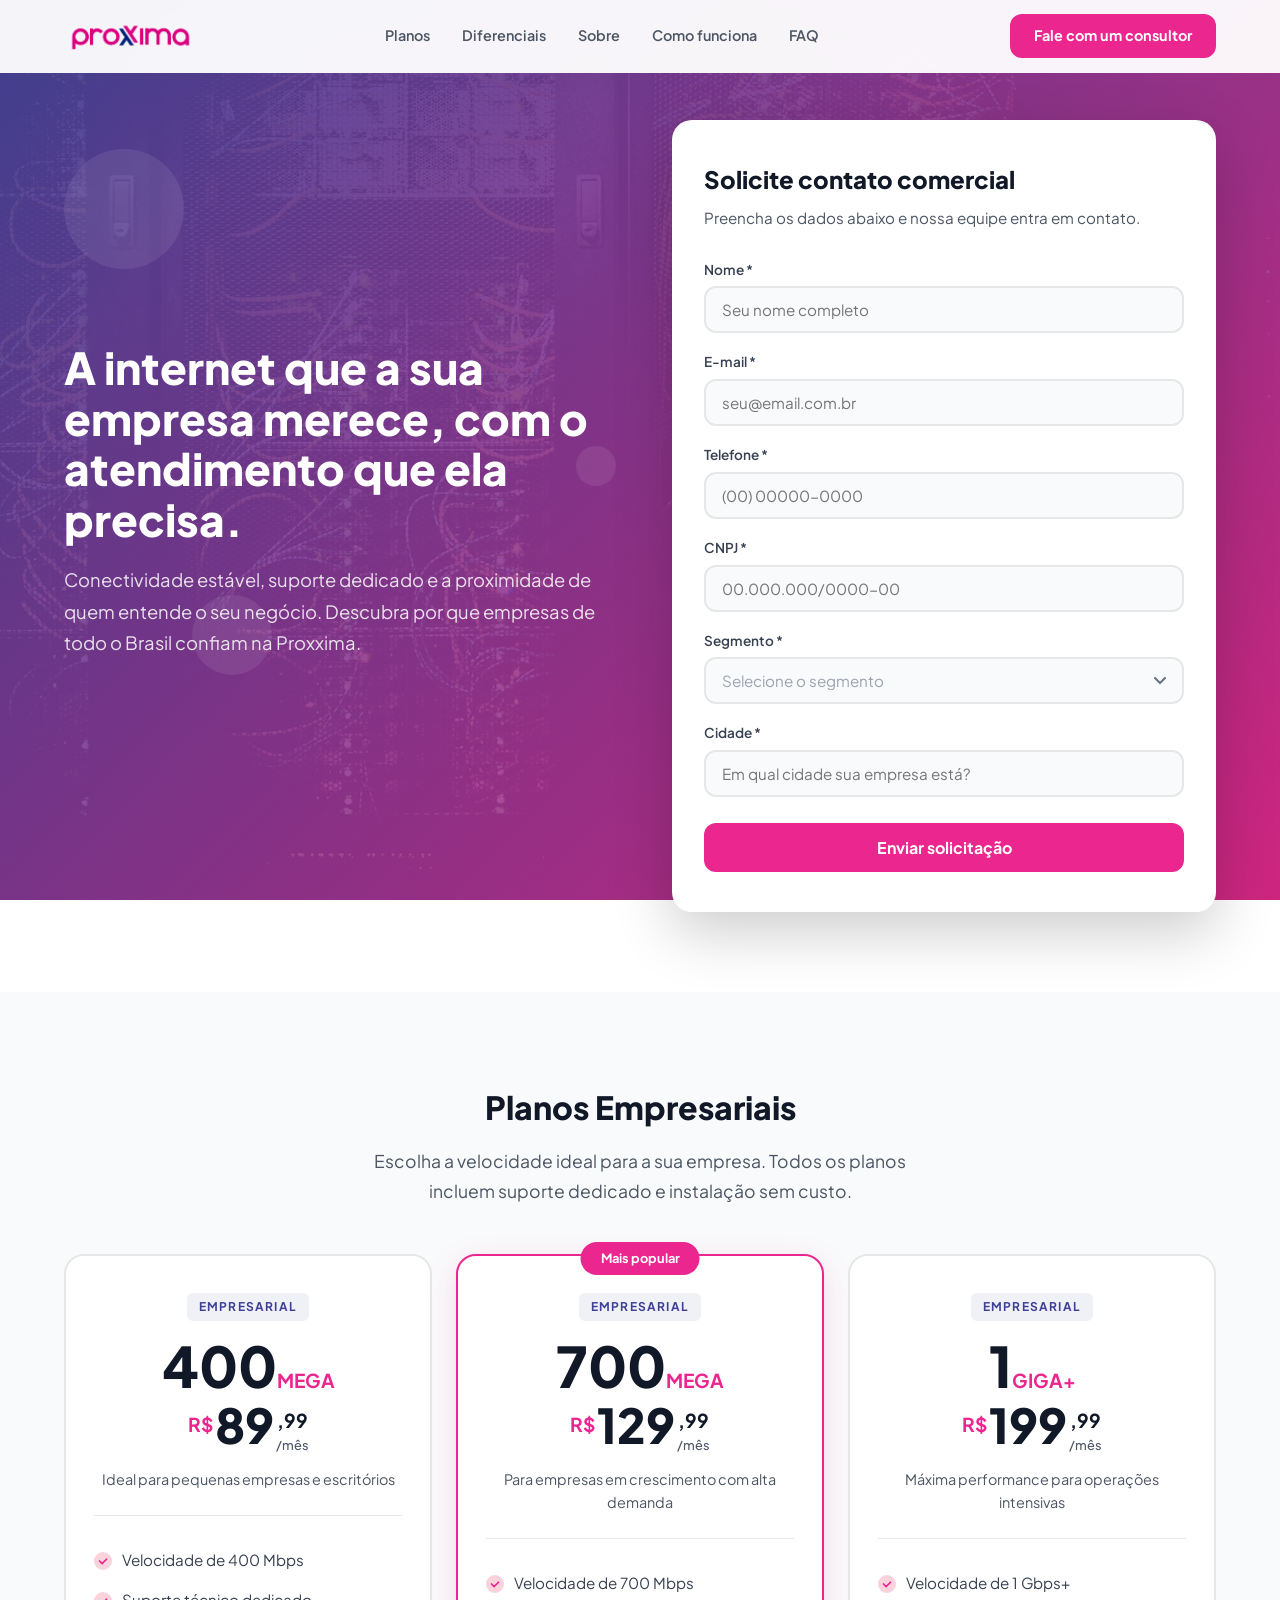
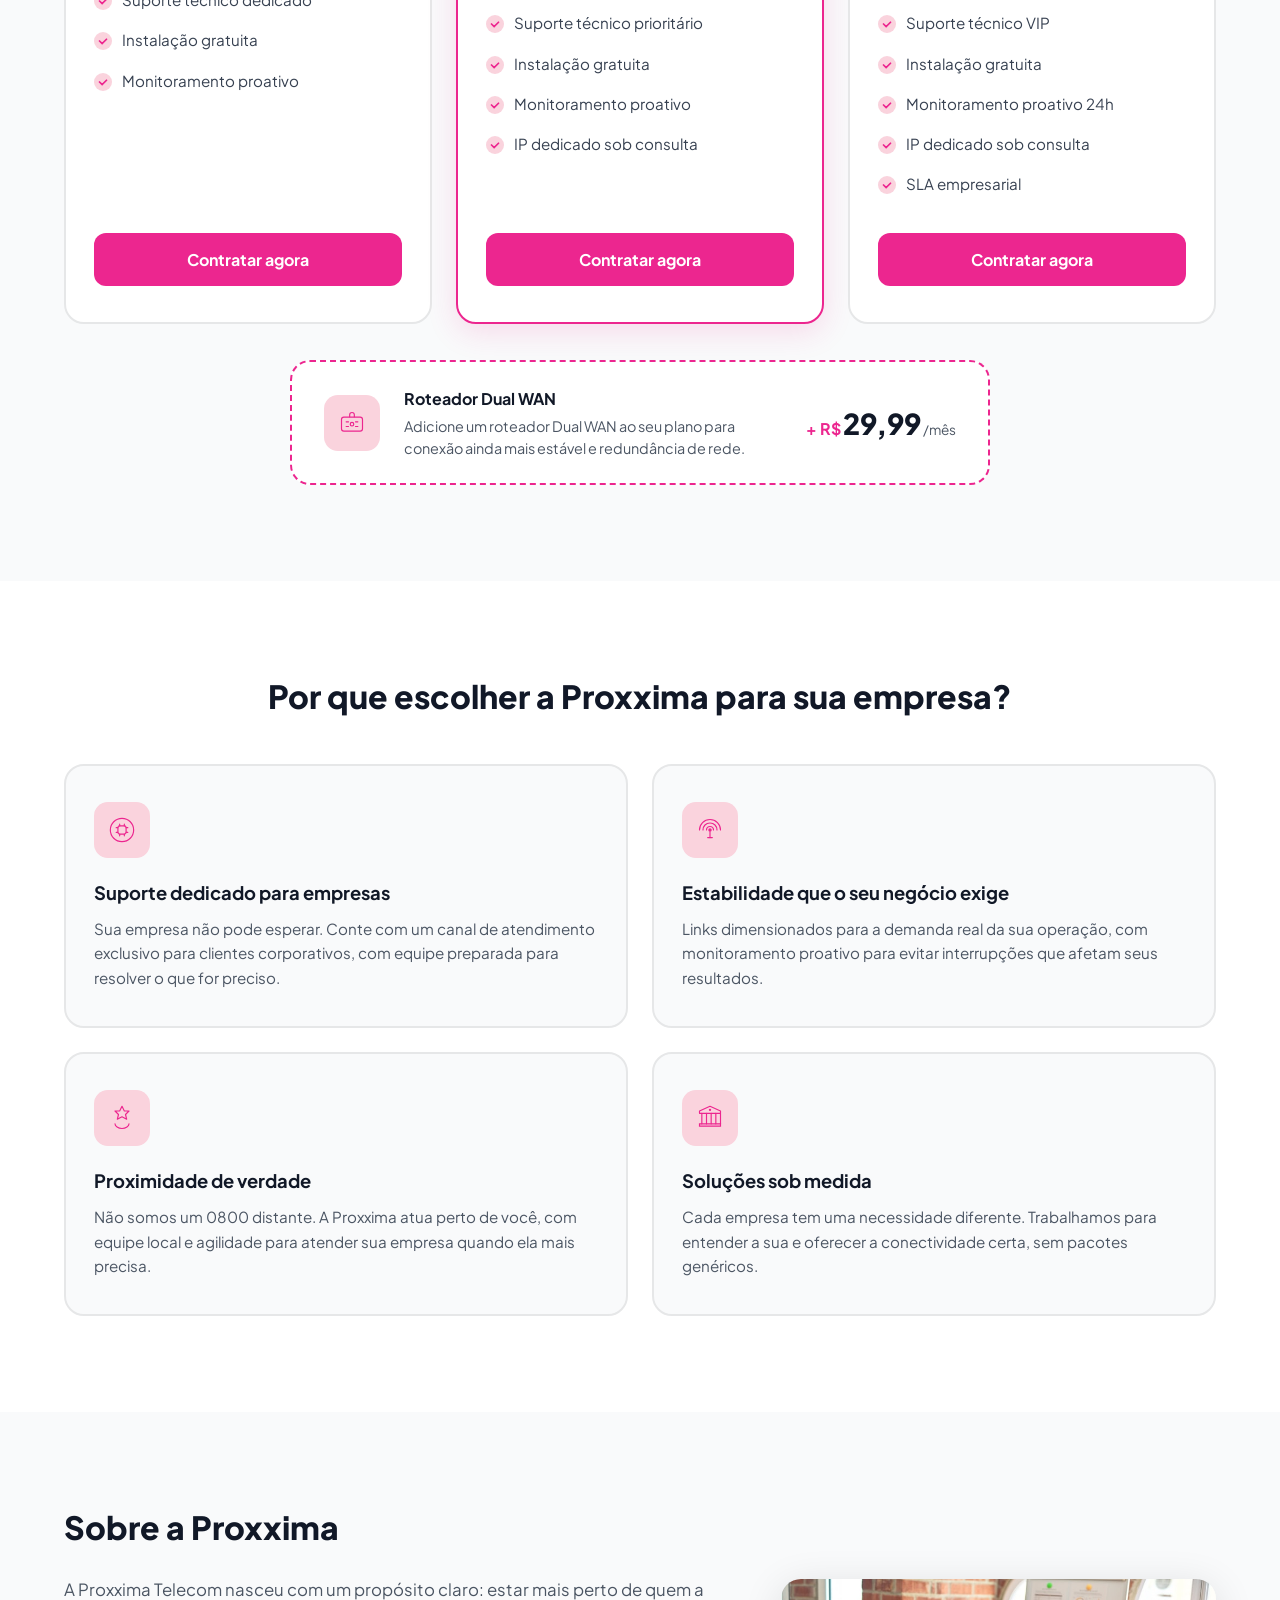
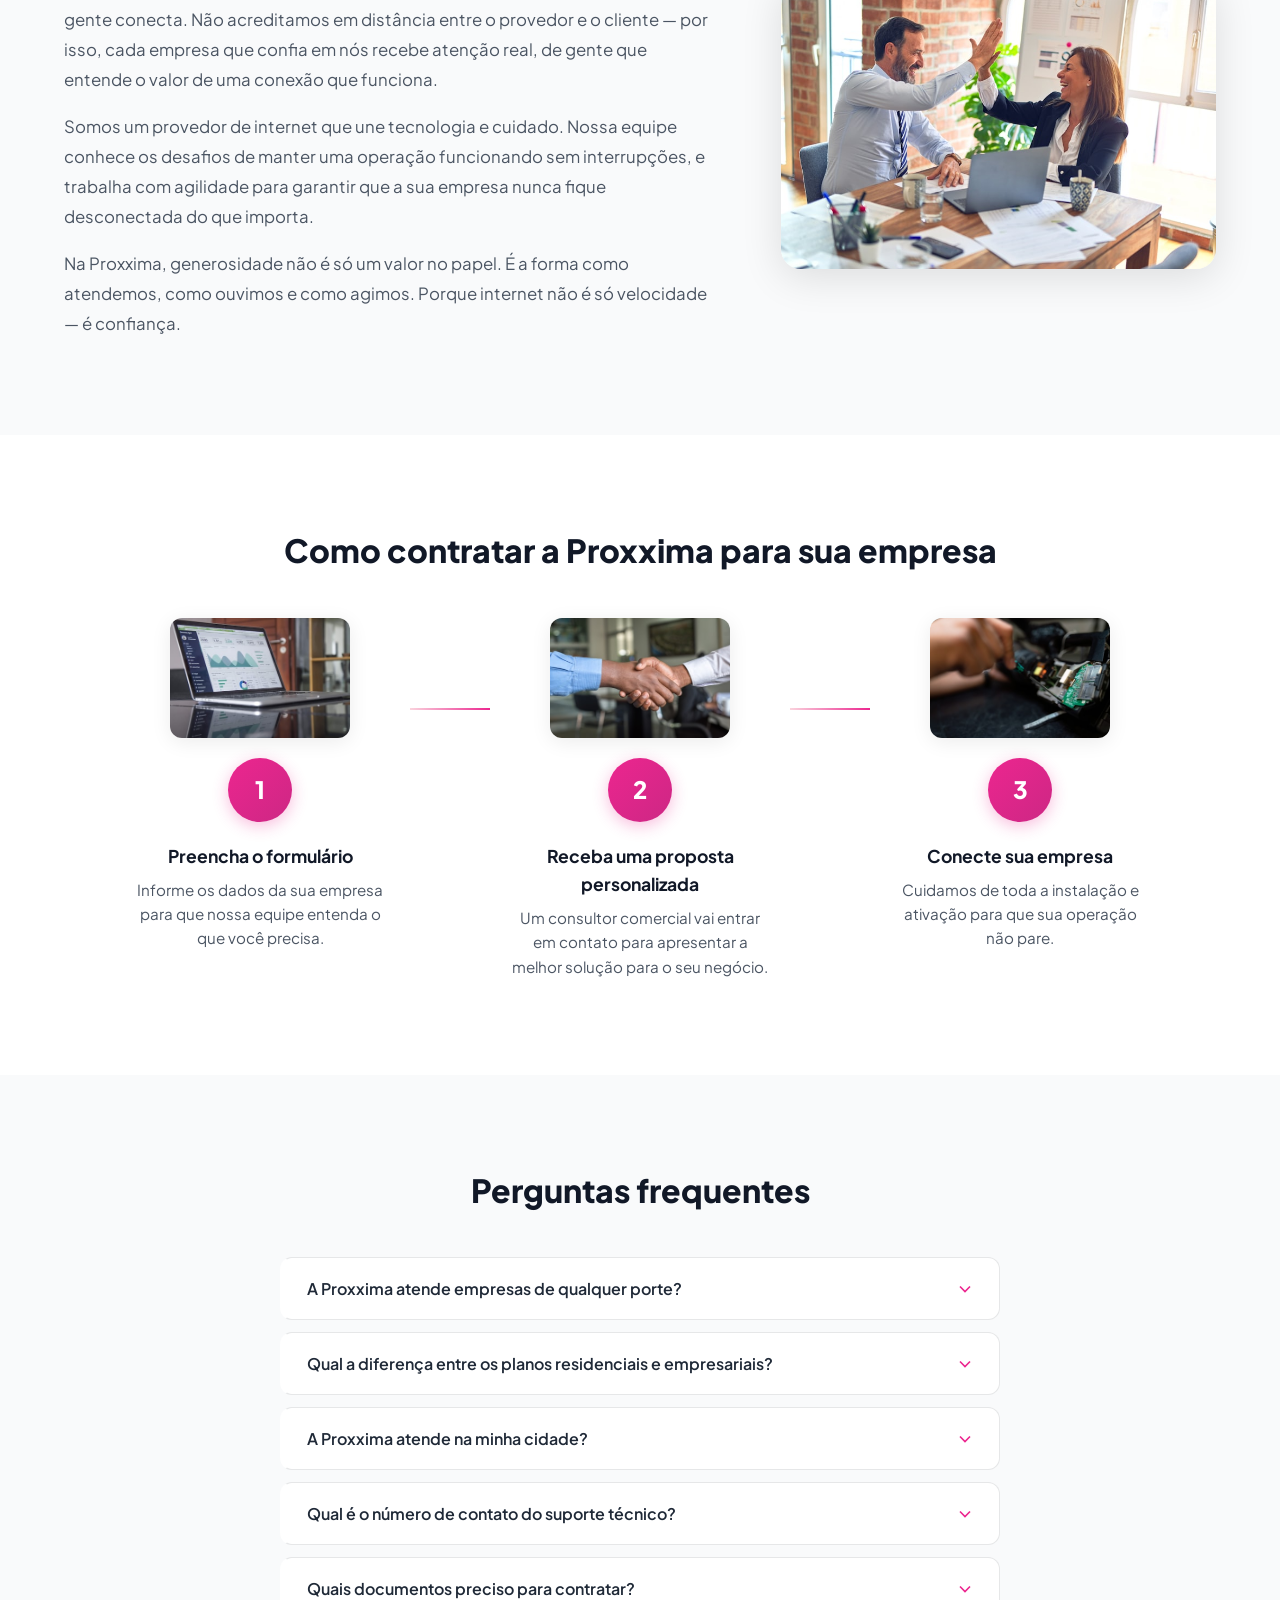
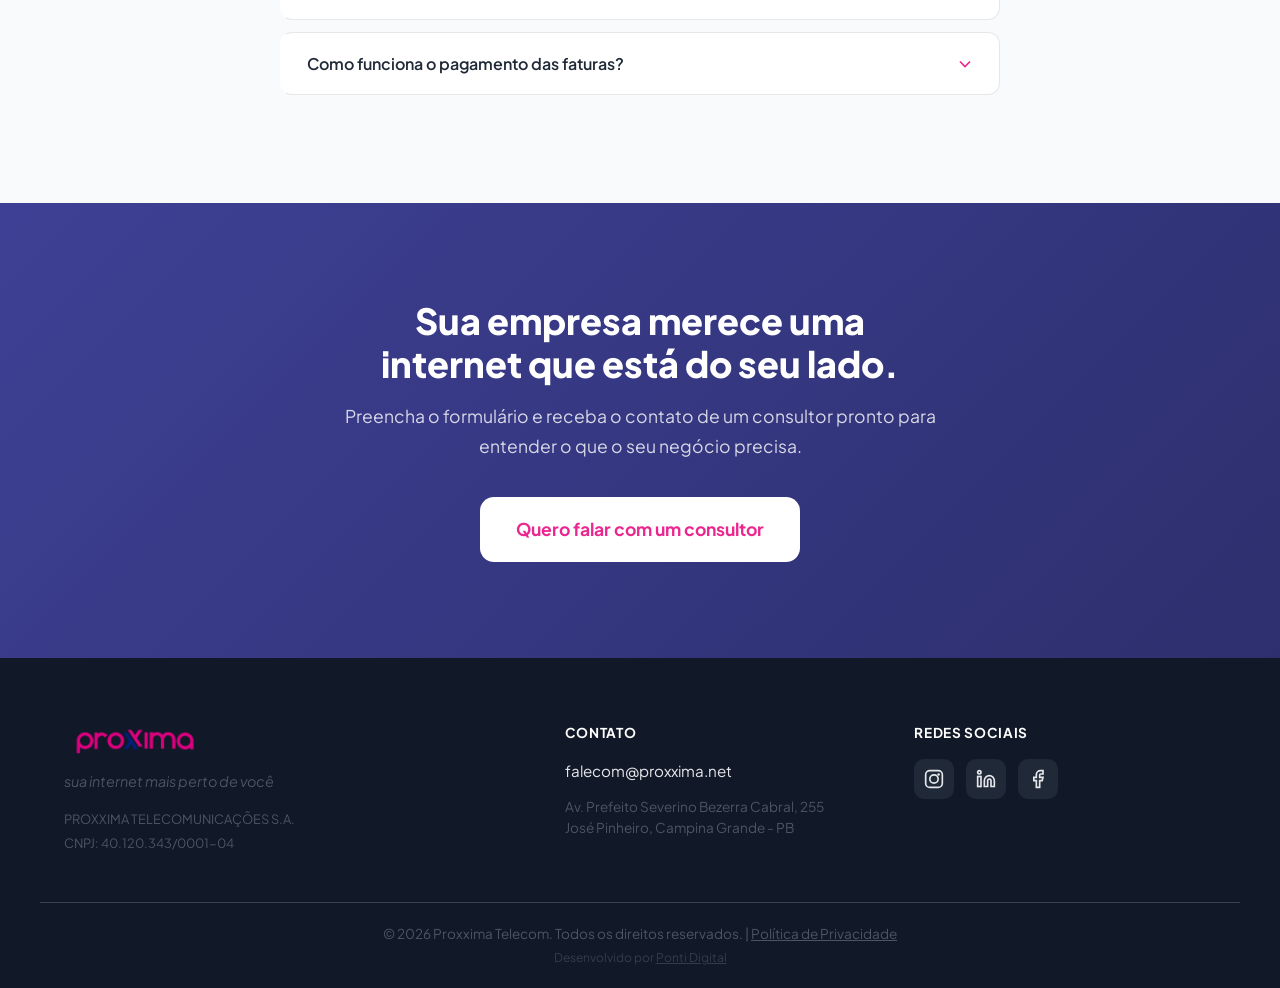
==== commit 924f940e: "fix: simplify footer credit to "Desenvolvido por Ponti Digital" Co-Authored-By: Claude Opus 4.6 (1M " ====
--- a/index.html
+++ b/index.html
@@ -448,7 +448,7 @@
     <div class="footer__bottom">
       <div class="container">
         <p>&copy; 2026 Proxxima Telecom. Todos os direitos reservados. | <a href="privacidade.html" class="footer__bottom-link">Política de Privacidade</a></p>
-        <p style="margin-top:4px;font-size:0.75rem;opacity:0.6;">Desenvolvida por <a href="https://pontidigital.com.br" target="_blank" rel="noopener noreferrer" class="footer__bottom-link">pontidigital.com.br</a> (Ponti Digital)</p>
+        <p style="margin-top:4px;font-size:0.75rem;opacity:0.6;">Desenvolvido por <a href="https://pontidigital.com.br" target="_blank" rel="noopener noreferrer" class="footer__bottom-link">Ponti Digital</a></p>
       </div>
     </div>
   </footer>
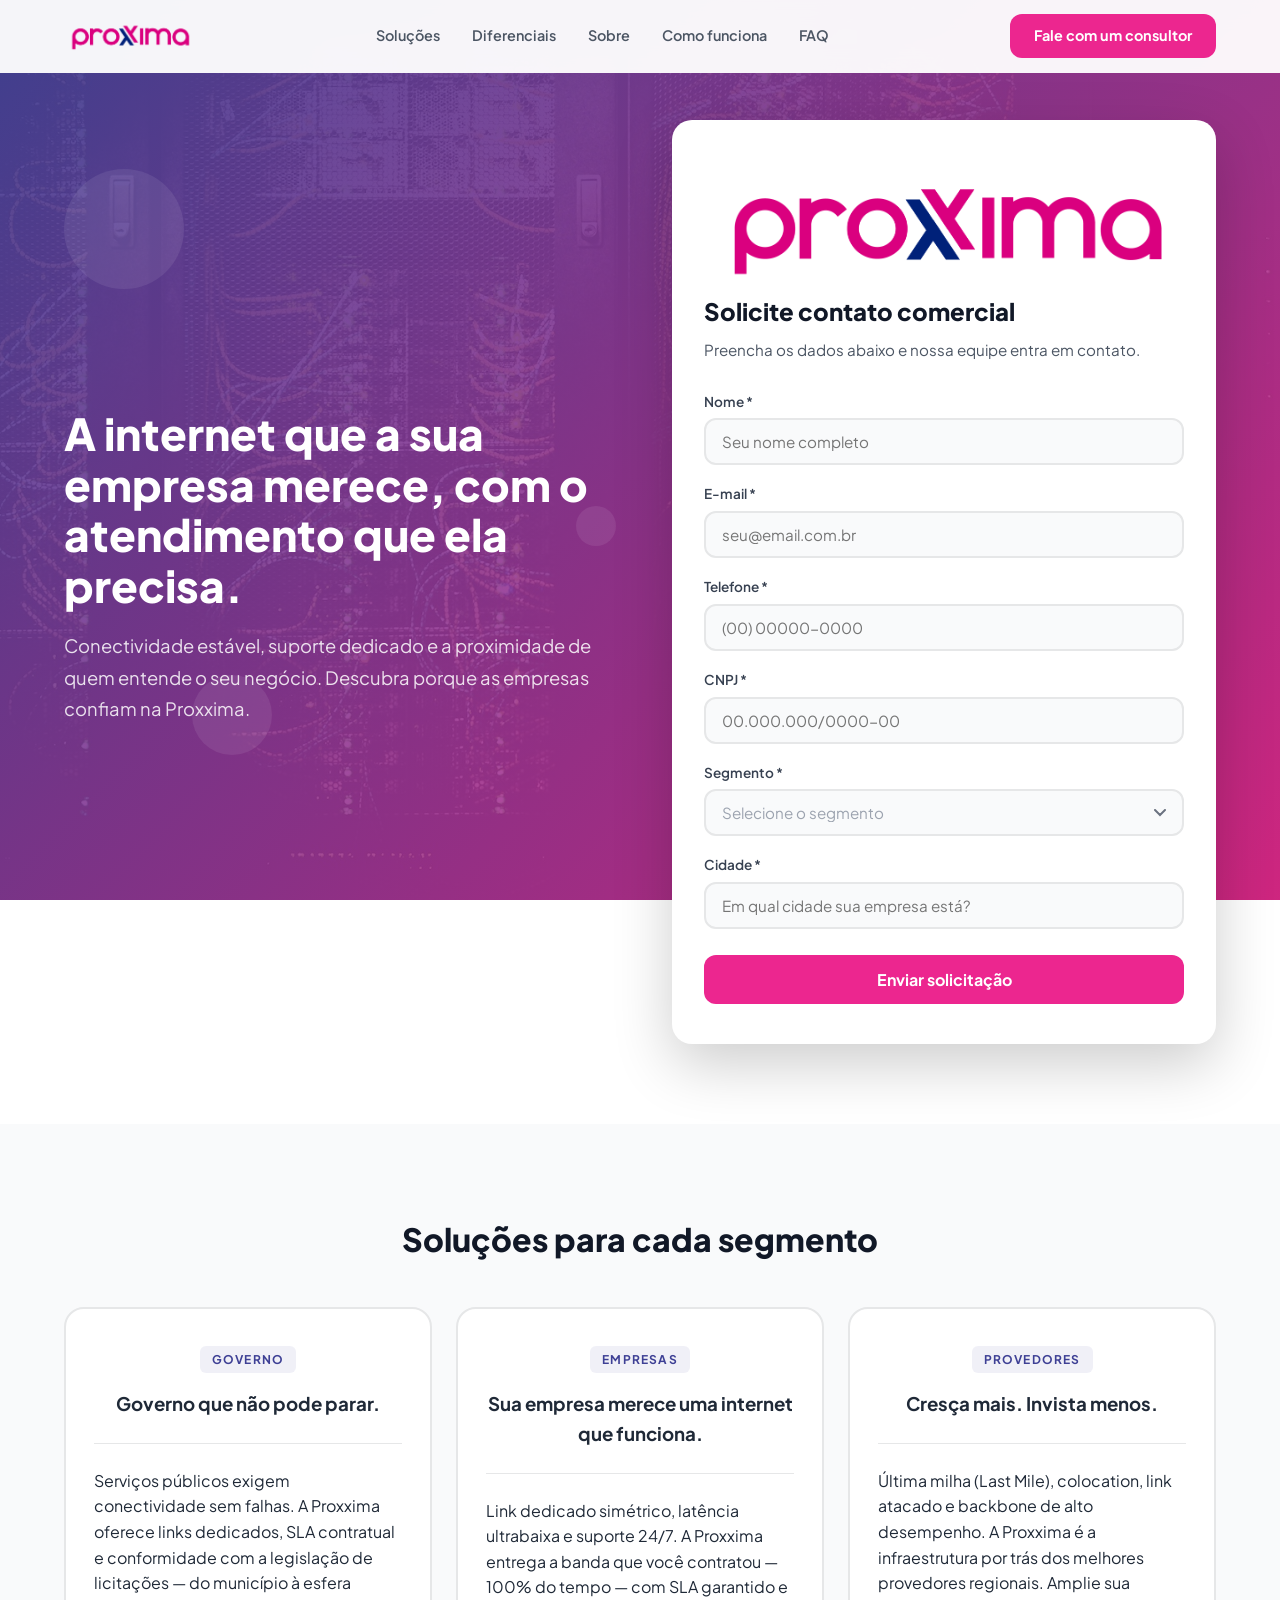
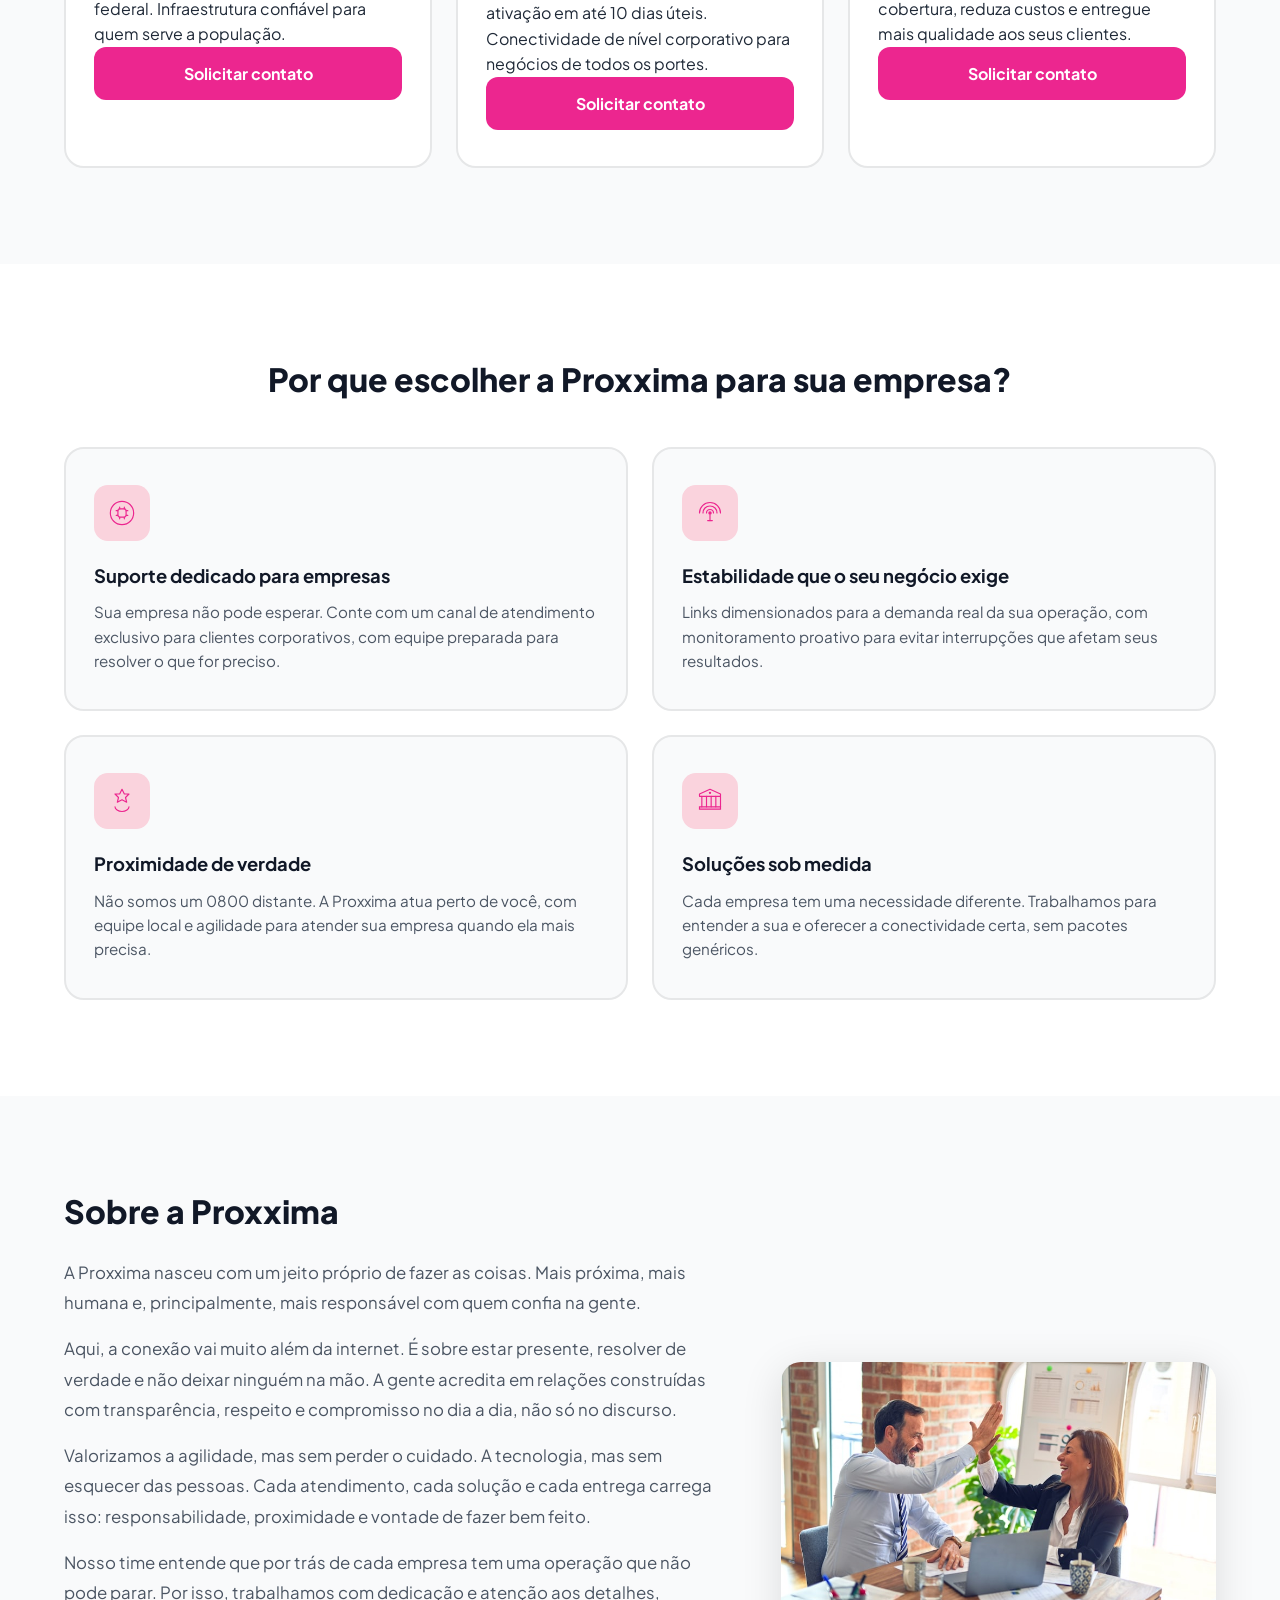
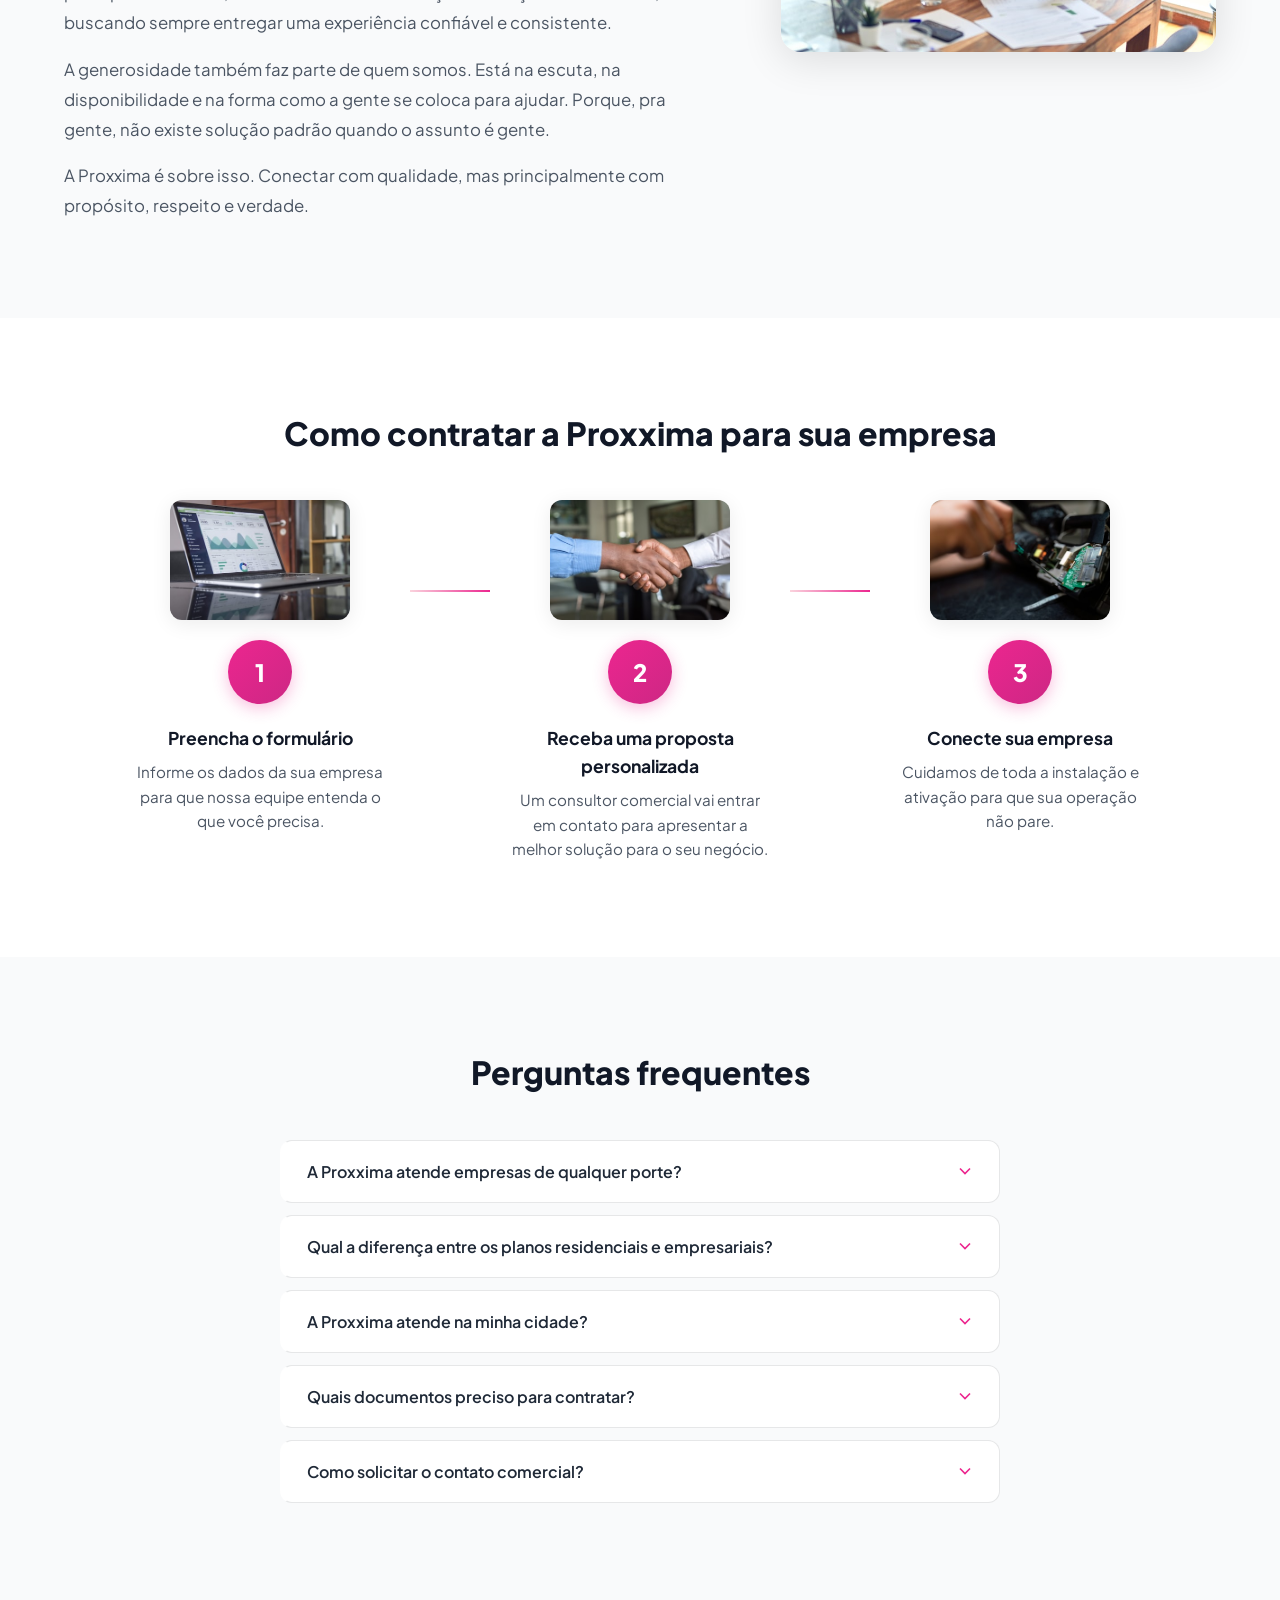
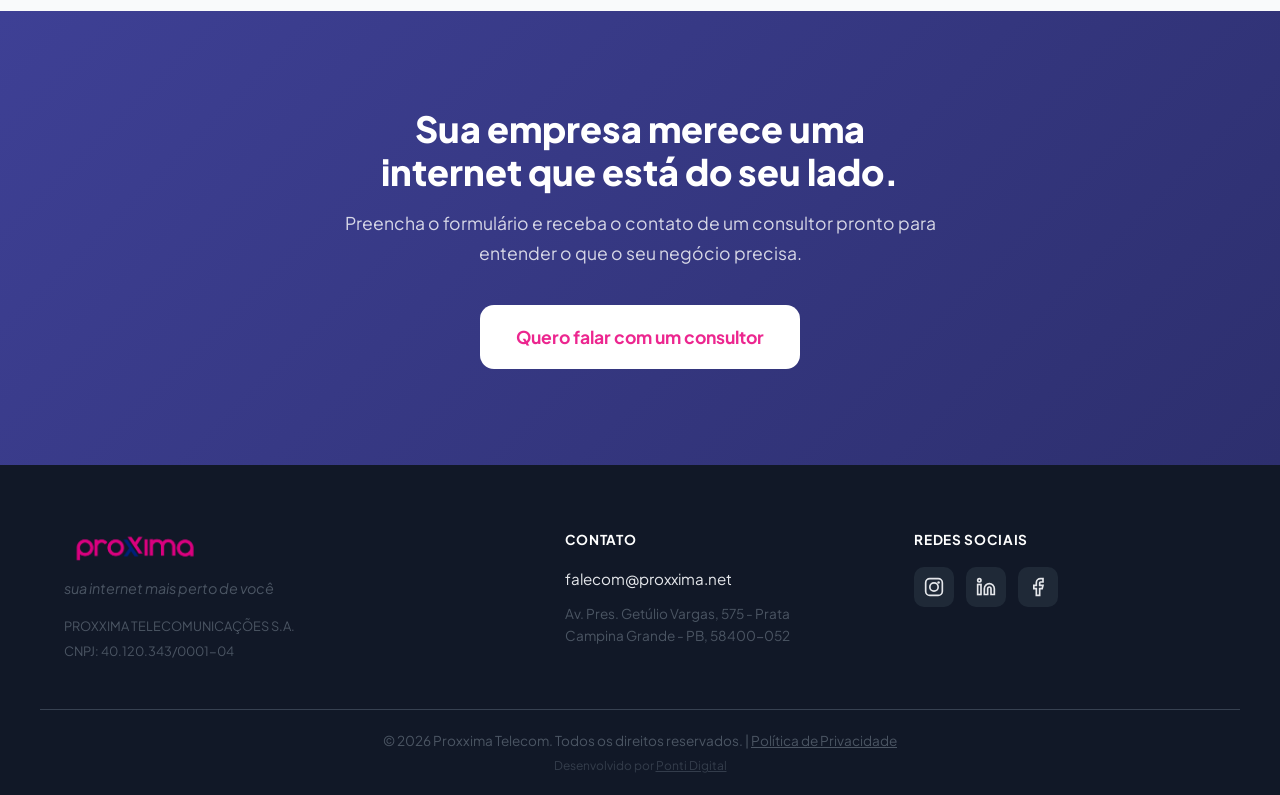
==== commit 278f9706: "fix: remove "Mais Procurado" badge from Empresas plan card Co-Authored-By: Claude Opus 4.6 (1M conte" ====
--- a/index.html
+++ b/index.html
@@ -28,7 +28,8 @@
     "telephone": "",
     "address": {
       "@type": "PostalAddress",
-      "streetAddress": "Av. Prefeito Severino Bezerra Cabral, 255",
+      "streetAddress": "Av. Pres. Getúlio Vargas, 575 - Prata",
+      "postalCode": "58400-052",
       "addressLocality": "Campina Grande",
       "addressRegion": "PB",
       "addressCountry": "BR"
@@ -60,7 +61,7 @@
         <img src="assets/logo-proxxima.svg" alt="Proxxima Telecom" class="header__logo-img">
       </a>
       <nav class="header__nav" aria-label="Navegação principal">
-        <a href="#planos" class="header__link">Planos</a>
+        <a href="#solucoes" class="header__link">Soluções</a>
         <a href="#diferenciais" class="header__link">Diferenciais</a>
         <a href="#sobre" class="header__link">Sobre</a>
         <a href="#como-funciona" class="header__link">Como funciona</a>
@@ -94,11 +95,12 @@
     <div class="container hero__inner">
       <div class="hero__content">
         <h1 class="hero__title hero-animate" data-hero-delay="1">A internet que a sua empresa merece, com o atendimento que ela precisa.</h1>
-        <p class="hero__subtitle hero-animate" data-hero-delay="2">Conectividade estável, suporte dedicado e a proximidade de quem entende o seu negócio. Descubra por que empresas de todo o Brasil confiam na Proxxima.</p>
+        <p class="hero__subtitle hero-animate" data-hero-delay="2">Conectividade estável, suporte dedicado e a proximidade de quem entende o seu negócio. Descubra porque as empresas confiam na Proxxima.</p>
         <a href="#formulario" class="btn btn--primary btn--lg hero__cta-mobile hero-animate" data-hero-delay="3">Solicitar contato comercial</a>
       </div>
       <div class="hero__form hero-animate" data-hero-delay="2" id="formulario">
         <div class="form-card">
+          <img src="assets/logo-proxxima.svg" alt="Proxxima Telecom" class="form-card__logo">
           <h2 class="form-card__title">Solicite contato comercial</h2>
           <p class="form-card__subtitle">Preencha os dados abaixo e nossa equipe entra em contato.</p>
           <form id="lead-form" class="form" novalidate>
@@ -160,91 +162,41 @@
     </div>
   </section>
 
-  <!-- ========== PLANOS ========== -->
-  <section class="planos" id="planos">
+  <!-- ========== SOLUÇÕES ========== -->
+  <section class="planos" id="solucoes">
     <div class="container">
-      <h2 class="section-title" data-reveal>Planos Empresariais</h2>
-      <p class="planos__subtitle" data-reveal>Escolha a velocidade ideal para a sua empresa. Todos os planos incluem suporte dedicado e instalação sem custo.</p>
+      <h2 class="section-title" data-reveal>Soluções para cada segmento</h2>
       <div class="planos__grid">
         <div class="plano-card" data-reveal data-reveal-delay="0">
           <div class="plano-card__header">
-            <span class="plano-card__badge">Empresarial</span>
-            <h3 class="plano-card__speed">400<span>MEGA</span></h3>
-            <div class="plano-card__price">
-              <span class="plano-card__currency">R$</span>
-              <span class="plano-card__value">89</span>
-              <span class="plano-card__cents">,99<small>/mês</small></span>
-            </div>
-            <p class="plano-card__desc">Ideal para pequenas empresas e escritórios</p>
-          </div>
-          <ul class="plano-card__features">
-            <li>Velocidade de 400 Mbps</li>
-            <li>Suporte técnico dedicado</li>
-            <li>Instalação gratuita</li>
-            <li>Monitoramento proativo</li>
-          </ul>
-          <a href="#formulario" class="btn btn--primary btn--full">Contratar agora</a>
-        </div>
-        <div class="plano-card plano-card--featured" data-reveal data-reveal-delay="1">
-          <div class="plano-card__tag">Mais popular</div>
+            <span class="plano-card__badge">Governo</span>
+            <h3 class="plano-card__segment-title">Governo que não pode parar.</h3>
+          </div>
+          <div class="plano-card__body">
+            <p>Serviços públicos exigem conectividade sem falhas. A Proxxima oferece links dedicados, SLA contratual e conformidade com a legislação de licitações &mdash; do município à esfera federal. Infraestrutura confiável para quem serve a população.</p>
+          </div>
+          <a href="#formulario" class="btn btn--primary btn--full">Solicitar contato</a>
+        </div>
+        <div class="plano-card" data-reveal data-reveal-delay="1">
           <div class="plano-card__header">
-            <span class="plano-card__badge">Empresarial</span>
-            <h3 class="plano-card__speed">700<span>MEGA</span></h3>
-            <div class="plano-card__price">
-              <span class="plano-card__currency">R$</span>
-              <span class="plano-card__value">129</span>
-              <span class="plano-card__cents">,99<small>/mês</small></span>
-            </div>
-            <p class="plano-card__desc">Para empresas em crescimento com alta demanda</p>
-          </div>
-          <ul class="plano-card__features">
-            <li>Velocidade de 700 Mbps</li>
-            <li>Suporte técnico prioritário</li>
-            <li>Instalação gratuita</li>
-            <li>Monitoramento proativo</li>
-            <li>IP dedicado sob consulta</li>
-          </ul>
-          <a href="#formulario" class="btn btn--primary btn--full">Contratar agora</a>
+            <span class="plano-card__badge">Empresas</span>
+            <h3 class="plano-card__segment-title">Sua empresa merece uma internet que funciona.</h3>
+          </div>
+          <div class="plano-card__body">
+            <p>Link dedicado simétrico, latência ultrabaixa e suporte 24/7. A Proxxima entrega a banda que você contratou &mdash; 100% do tempo &mdash; com SLA garantido e ativação em até 10 dias úteis. Conectividade de nível corporativo para negócios de todos os portes.</p>
+          </div>
+          <a href="#formulario" class="btn btn--primary btn--full">Solicitar contato</a>
         </div>
         <div class="plano-card" data-reveal data-reveal-delay="2">
           <div class="plano-card__header">
-            <span class="plano-card__badge">Empresarial</span>
-            <h3 class="plano-card__speed">1<span>GIGA+</span></h3>
-            <div class="plano-card__price">
-              <span class="plano-card__currency">R$</span>
-              <span class="plano-card__value">199</span>
-              <span class="plano-card__cents">,99<small>/mês</small></span>
-            </div>
-            <p class="plano-card__desc">Máxima performance para operações intensivas</p>
-          </div>
-          <ul class="plano-card__features">
-            <li>Velocidade de 1 Gbps+</li>
-            <li>Suporte técnico VIP</li>
-            <li>Instalação gratuita</li>
-            <li>Monitoramento proativo 24h</li>
-            <li>IP dedicado sob consulta</li>
-            <li>SLA empresarial</li>
-          </ul>
-          <a href="#formulario" class="btn btn--primary btn--full">Contratar agora</a>
-        </div>
-      </div>
-      <!-- Addon -->
-      <div class="plano-addon" data-reveal>
-        <div class="plano-addon__inner">
-          <div class="plano-addon__icon">
-            <svg viewBox="0 0 48 48" fill="none"><rect x="6" y="14" width="36" height="24" rx="4" stroke="currentColor" stroke-width="2"/><path d="M14 22h4M30 22h4M14 30h4M30 30h4" stroke="currentColor" stroke-width="2" stroke-linecap="round"/><path d="M20 14V10a4 4 0 018 0v4" stroke="currentColor" stroke-width="2"/><circle cx="24" cy="26" r="3" stroke="currentColor" stroke-width="2"/></svg>
-          </div>
-          <div class="plano-addon__text">
-            <h4>Roteador Dual WAN</h4>
-            <p>Adicione um roteador Dual WAN ao seu plano para conexão ainda mais estável e redundância de rede.</p>
-          </div>
-          <div class="plano-addon__price">
-            <span class="plano-addon__price-label">+ R$</span>
-            <span class="plano-addon__price-value">29,99</span>
-            <span class="plano-addon__price-period">/mês</span>
-          </div>
-        </div>
-      </div>
+            <span class="plano-card__badge">Provedores</span>
+            <h3 class="plano-card__segment-title">Cresça mais. Invista menos.</h3>
+          </div>
+          <div class="plano-card__body">
+            <p>Última milha (Last Mile), colocation, link atacado e backbone de alto desempenho. A Proxxima é a infraestrutura por trás dos melhores provedores regionais. Amplie sua cobertura, reduza custos e entregue mais qualidade aos seus clientes.</p>
+          </div>
+          <a href="#formulario" class="btn btn--primary btn--full">Solicitar contato</a>
+        </div>
       </div>
     </div>
   </section>
@@ -291,9 +243,12 @@
     <div class="container sobre__inner">
       <div class="sobre__content" data-reveal="left">
         <h2 class="section-title">Sobre a Proxxima</h2>
-        <p>A Proxxima Telecom nasceu com um propósito claro: estar mais perto de quem a gente conecta. Não acreditamos em distância entre o provedor e o cliente &mdash; por isso, cada empresa que confia em nós recebe atenção real, de gente que entende o valor de uma conexão que funciona.</p>
-        <p>Somos um provedor de internet que une tecnologia e cuidado. Nossa equipe conhece os desafios de manter uma operação funcionando sem interrupções, e trabalha com agilidade para garantir que a sua empresa nunca fique desconectada do que importa.</p>
-        <p>Na Proxxima, generosidade não é só um valor no papel. É a forma como atendemos, como ouvimos e como agimos. Porque internet não é só velocidade &mdash; é confiança.</p>
+        <p>A Proxxima nasceu com um jeito próprio de fazer as coisas. Mais próxima, mais humana e, principalmente, mais responsável com quem confia na gente.</p>
+        <p>Aqui, a conexão vai muito além da internet. É sobre estar presente, resolver de verdade e não deixar ninguém na mão. A gente acredita em relações construídas com transparência, respeito e compromisso no dia a dia, não só no discurso.</p>
+        <p>Valorizamos a agilidade, mas sem perder o cuidado. A tecnologia, mas sem esquecer das pessoas. Cada atendimento, cada solução e cada entrega carrega isso: responsabilidade, proximidade e vontade de fazer bem feito.</p>
+        <p>Nosso time entende que por trás de cada empresa tem uma operação que não pode parar. Por isso, trabalhamos com dedicação e atenção aos detalhes, buscando sempre entregar uma experiência confiável e consistente.</p>
+        <p>A generosidade também faz parte de quem somos. Está na escuta, na disponibilidade e na forma como a gente se coloca para ajudar. Porque, pra gente, não existe solução padrão quando o assunto é gente.</p>
+        <p>A Proxxima é sobre isso. Conectar com qualidade, mas principalmente com propósito, respeito e verdade.</p>
       </div>
       <div class="sobre__visual" data-reveal="right">
         <img src="assets/about.jpg" alt="Equipe da Proxxima Telecom trabalhando em parceria com clientes empresariais" class="sobre__image" loading="lazy" width="800" height="534">
@@ -369,34 +324,25 @@
             <svg class="faq__chevron" viewBox="0 0 24 24" fill="none" stroke="currentColor" stroke-width="2"><path d="M6 9l6 6 6-6"/></svg>
           </button>
           <div class="faq__answer">
-            <p>Estamos presentes em mais de 120 cidades nos estados de Pernambuco, Paraíba, Rio Grande do Norte e Ceará, em constante expansão. Preencha o formulário com o nome da sua cidade e nossa equipe vai verificar a disponibilidade na sua região.</p>
+            <p>Estamos presentes em mais de 120 cidades nos estados de Pernambuco, Paraíba, Rio Grande do Norte, Ceará e Bahia, em constante expansão. Preencha o formulário com o nome da sua cidade e nossa equipe vai verificar a disponibilidade na sua região.</p>
           </div>
         </div>
         <div class="faq__item" data-reveal data-reveal-delay="3">
-          <button class="faq__question" aria-expanded="false">
-            Qual é o número de contato do suporte técnico?
-            <svg class="faq__chevron" viewBox="0 0 24 24" fill="none" stroke="currentColor" stroke-width="2"><path d="M6 9l6 6 6-6"/></svg>
-          </button>
-          <div class="faq__answer">
-            <p>Nosso suporte está disponível pelo <strong>0800 083 1155</strong>, todos os dias, a qualquer hora, por ligação ou WhatsApp.</p>
-          </div>
-        </div>
-        <div class="faq__item" data-reveal data-reveal-delay="4">
           <button class="faq__question" aria-expanded="false">
             Quais documentos preciso para contratar?
             <svg class="faq__chevron" viewBox="0 0 24 24" fill="none" stroke="currentColor" stroke-width="2"><path d="M6 9l6 6 6-6"/></svg>
           </button>
           <div class="faq__answer">
-            <p>Para contratação é necessário ter RG, CPF e comprovante de endereço. Após a aprovação cadastral, será agendada a instalação com presença do titular para assinatura do contrato.</p>
-          </div>
-        </div>
-        <div class="faq__item" data-reveal data-reveal-delay="5">
+            <p>Para contratação são necessários: Contrato Social, RG e CPF do responsável legal da empresa, cartão CNPJ, e-mail e telefone.</p>
+          </div>
+        </div>
+        <div class="faq__item" data-reveal data-reveal-delay="4">
           <button class="faq__question" aria-expanded="false">
-            Como funciona o pagamento das faturas?
+            Como solicitar o contato comercial?
             <svg class="faq__chevron" viewBox="0 0 24 24" fill="none" stroke="currentColor" stroke-width="2"><path d="M6 9l6 6 6-6"/></svg>
           </button>
           <div class="faq__answer">
-            <p>É possível pagar através do App Proxxima (Play Store/App Store) ou pelo Portal do Cliente em portal.proxxima.net. Aceitamos boleto bancário, débito em conta e cartão de crédito.</p>
+            <p>Basta preencher o formulário no topo desta página com os dados da sua empresa. Nossa equipe comercial entrará em contato para entender suas necessidades e apresentar a melhor solução.</p>
           </div>
         </div>
       </div>
@@ -426,8 +372,8 @@
         <h4>Contato</h4>
         <a href="mailto:falecom@proxxima.net" class="footer__link">falecom@proxxima.net</a>
         <address class="footer__address">
-          Av. Prefeito Severino Bezerra Cabral, 255<br>
-          José Pinheiro, Campina Grande - PB
+          Av. Pres. Getúlio Vargas, 575 - Prata<br>
+          Campina Grande - PB, 58400-052
         </address>
       </div>
       <div class="footer__social">
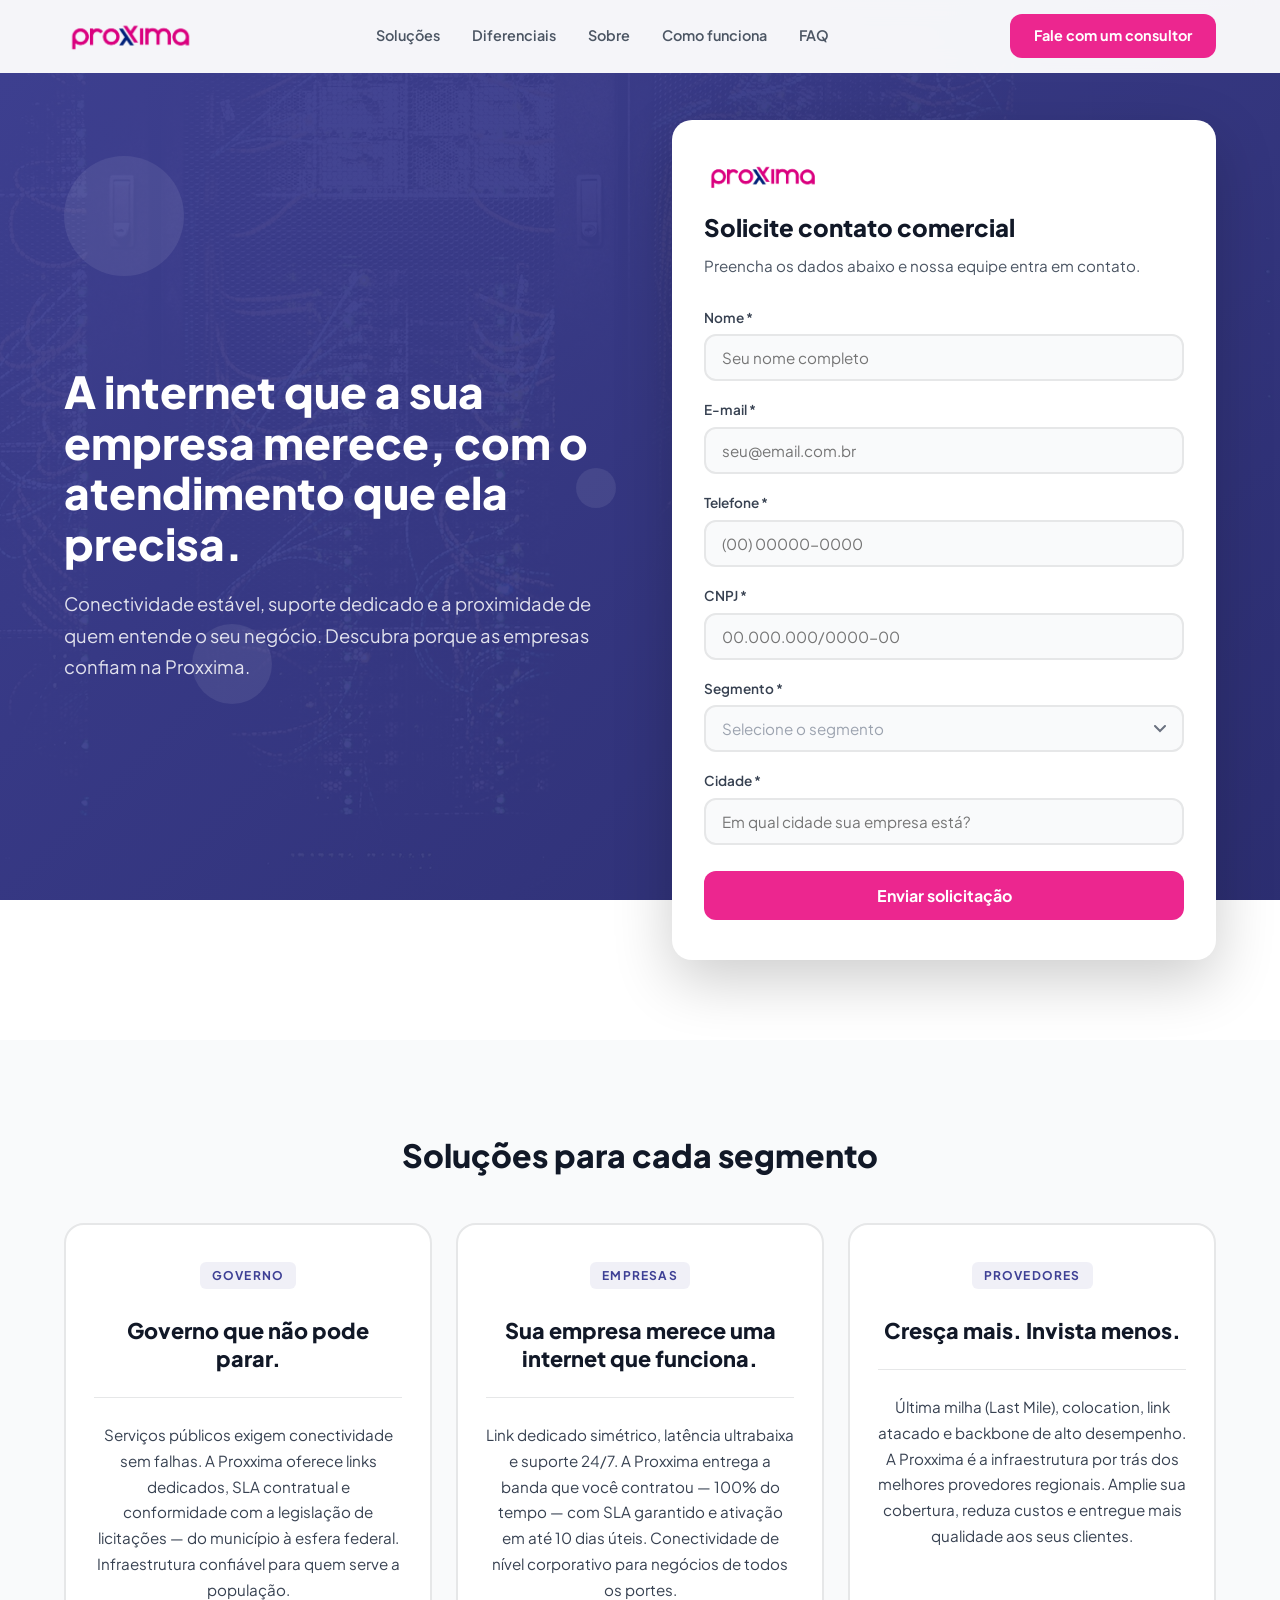
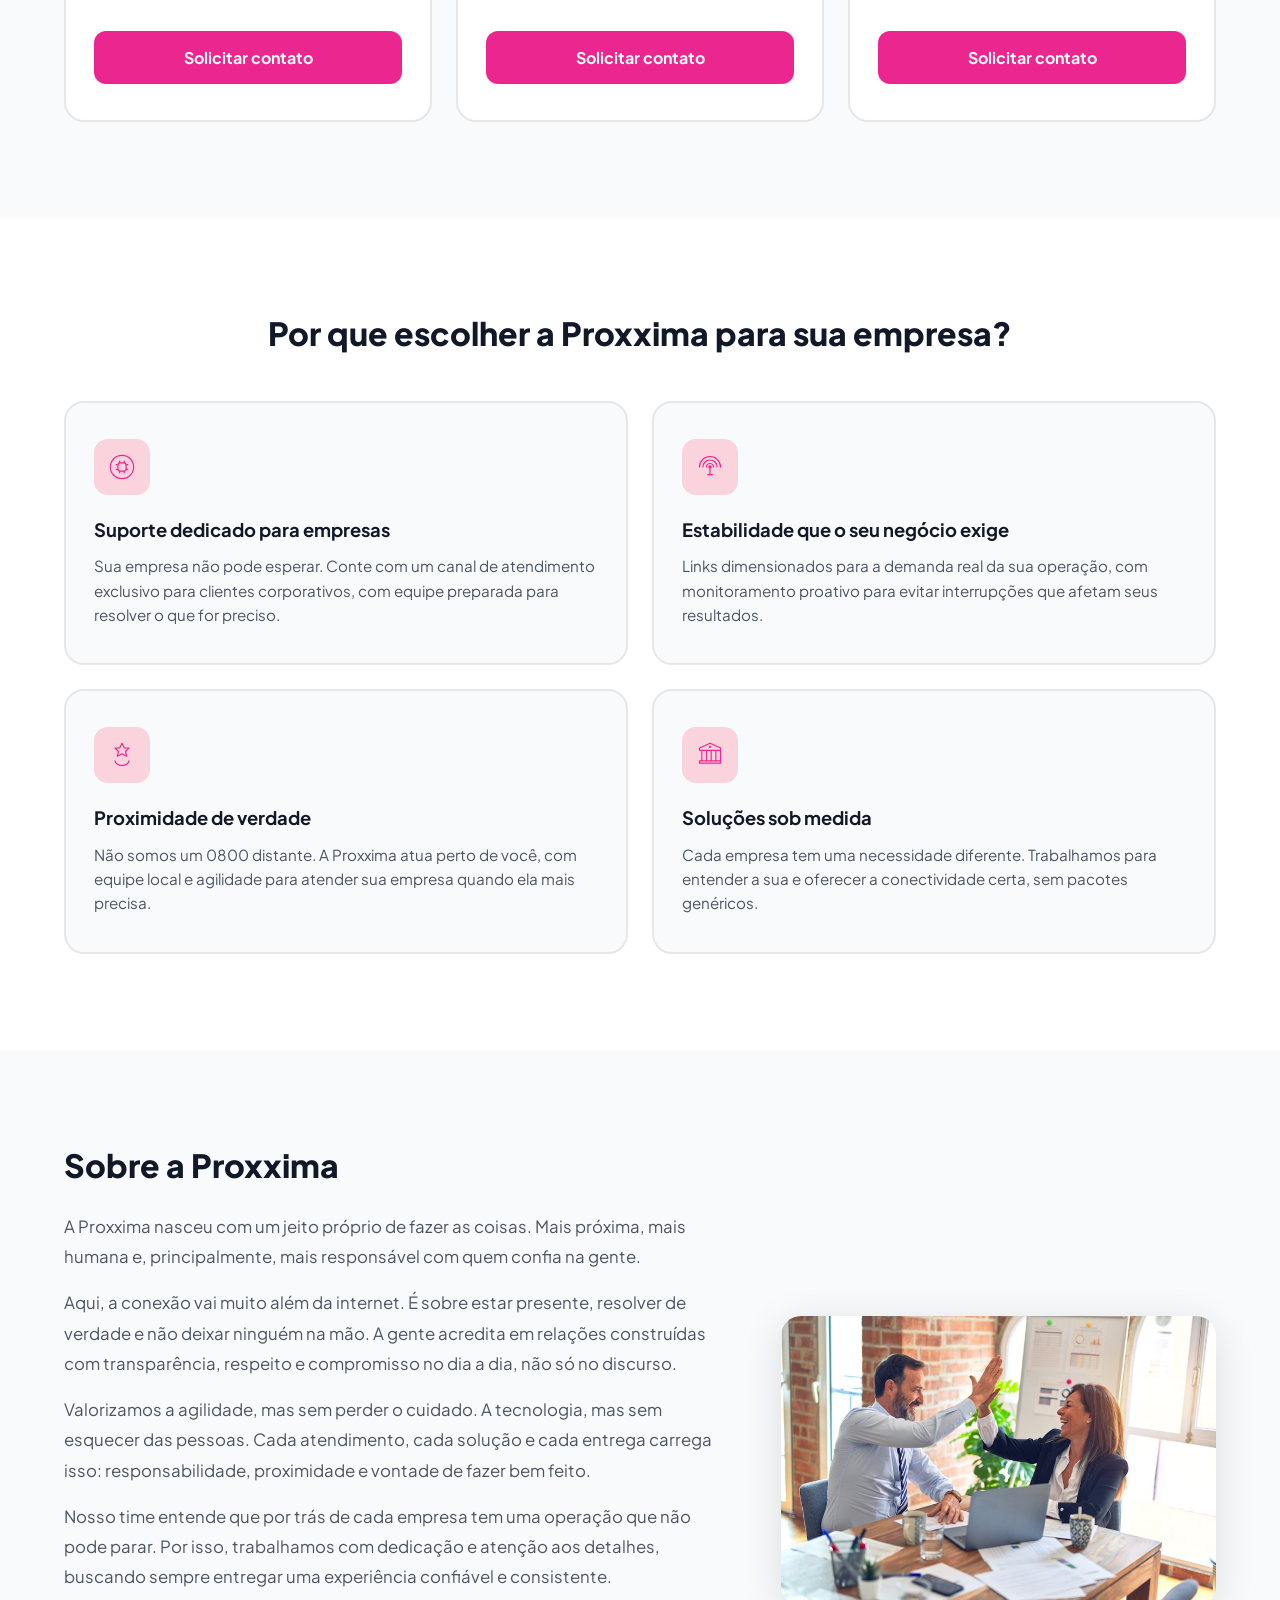
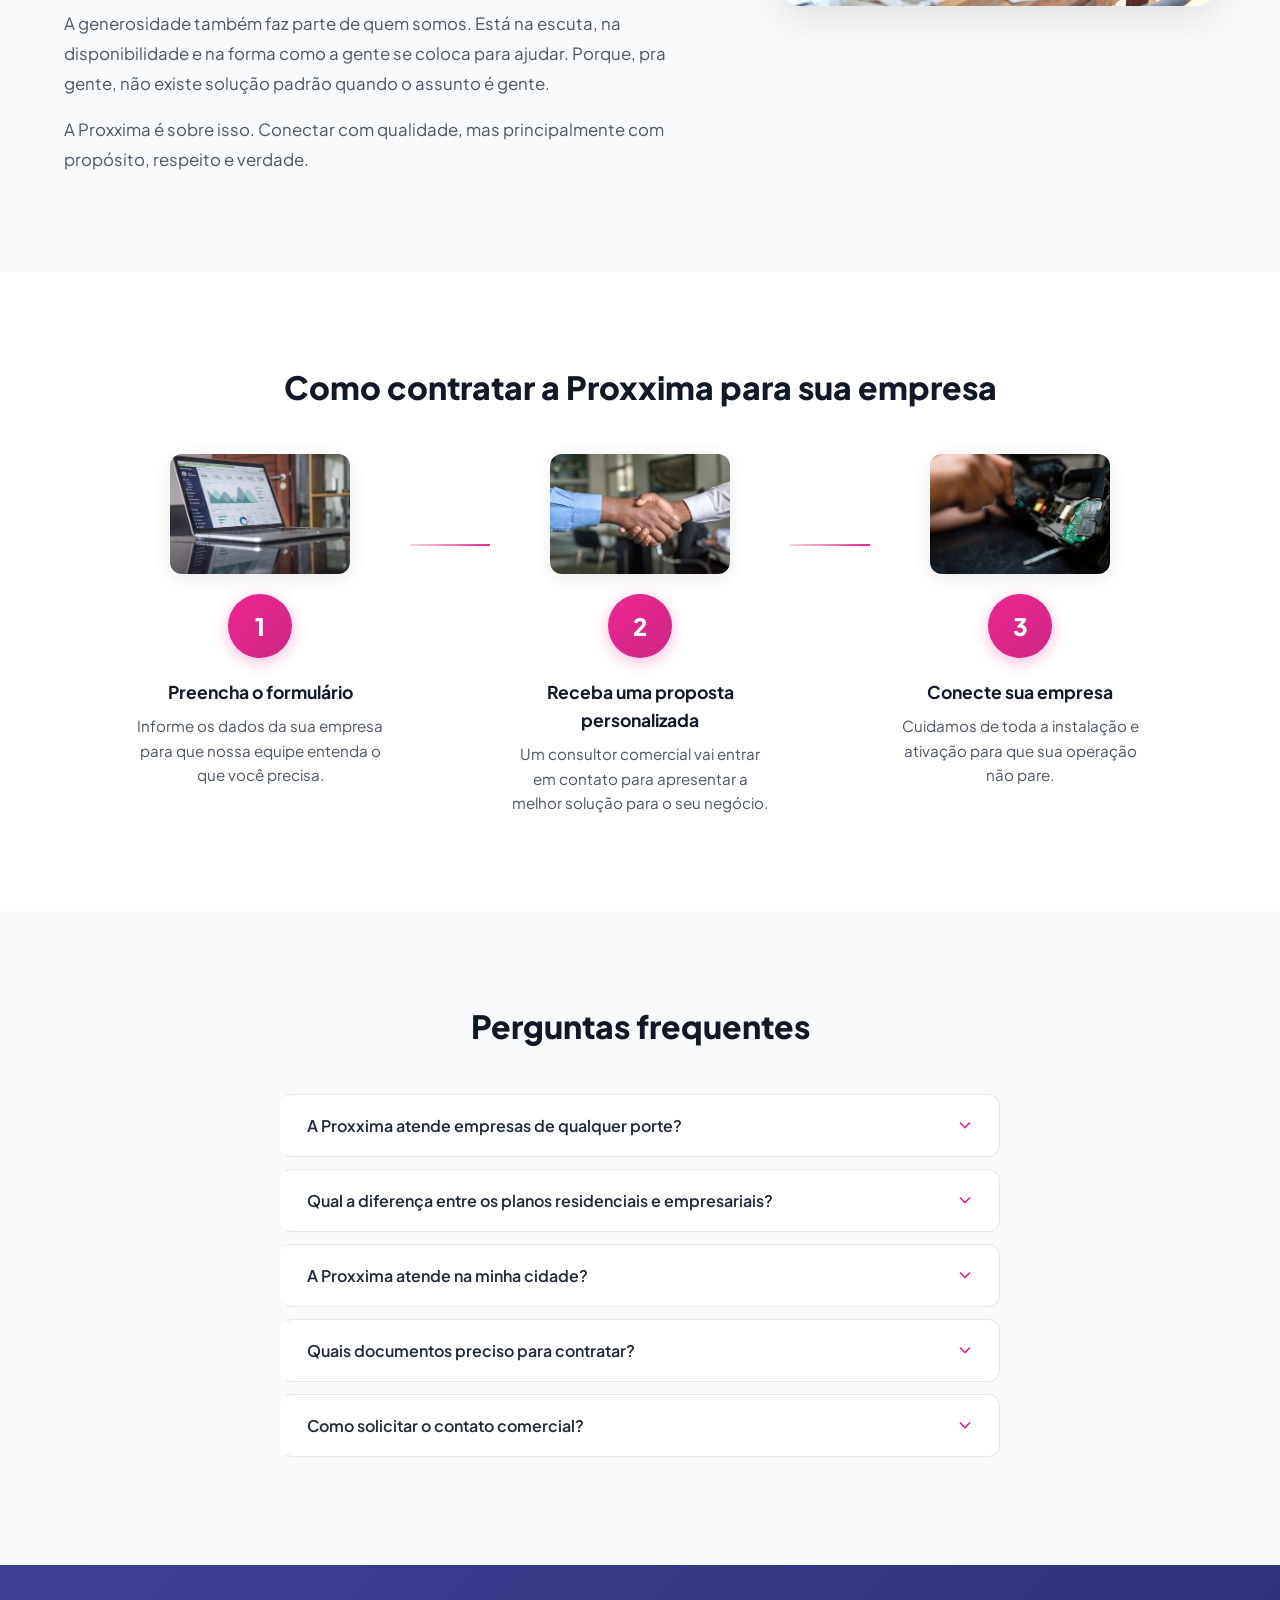
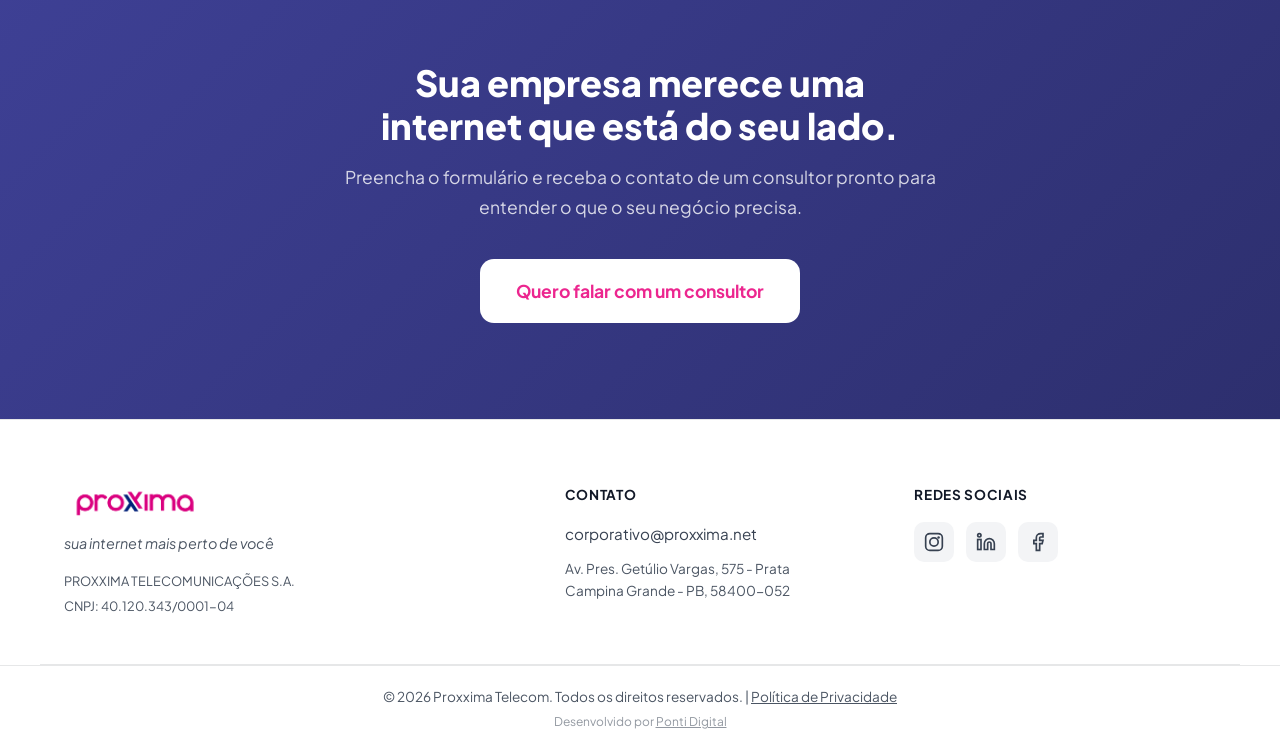
==== commit 6a272d25: "feat: add n8n webhook integration and update email to corporativo Send form data to n8n.proxxima.net" ====
--- a/index.html
+++ b/index.html
@@ -1,6 +1,13 @@
 <!DOCTYPE html>
 <html lang="pt-BR">
 <head>
+  <!-- Google Tag Manager -->
+  <script>(function(w,d,s,l,i){w[l]=w[l]||[];w[l].push({'gtm.start':
+  new Date().getTime(),event:'gtm.js'});var f=d.getElementsByTagName(s)[0],
+  j=d.createElement(s),dl=l!='dataLayer'?'&l='+l:'';j.async=true;j.src=
+  'https://www.googletagmanager.com/gtm.js?id='+i+dl;f.parentNode.insertBefore(j,f);
+  })(window,document,'script','dataLayer','GTM-TR2FBTRP');</script>
+  <!-- End Google Tag Manager -->
   <meta charset="UTF-8">
   <meta name="viewport" content="width=device-width, initial-scale=1.0">
   <title>Proxxima Telecom | Internet Empresarial com Suporte Dedicado</title>
@@ -24,7 +31,7 @@
     "legalName": "PROXXIMA TELECOMUNICACOES S.A.",
     "description": "Provedor de internet empresarial com suporte dedicado, estabilidade e proximidade.",
     "url": "https://lp-proxxima.netlify.app",
-    "email": "falecom@proxxima.net",
+    "email": "corporativo@proxxima.net",
     "telephone": "",
     "address": {
       "@type": "PostalAddress",
@@ -53,6 +60,10 @@
   <link rel="stylesheet" href="css/style.css">
 </head>
 <body>
+<!-- Google Tag Manager (noscript) -->
+<noscript><iframe src="https://www.googletagmanager.com/ns.html?id=GTM-TR2FBTRP"
+height="0" width="0" style="display:none;visibility:hidden"></iframe></noscript>
+<!-- End Google Tag Manager (noscript) -->
 
   <!-- ========== HEADER ========== -->
   <header class="header" id="header">
@@ -370,7 +381,7 @@
       </div>
       <div class="footer__contact">
         <h4>Contato</h4>
-        <a href="mailto:falecom@proxxima.net" class="footer__link">falecom@proxxima.net</a>
+        <a href="mailto:corporativo@proxxima.net" class="footer__link">corporativo@proxxima.net</a>
         <address class="footer__address">
           Av. Pres. Getúlio Vargas, 575 - Prata<br>
           Campina Grande - PB, 58400-052
--- a/css/style.css
+++ b/css/style.css
@@ -128,6 +128,11 @@
 
 .btn--full { width: 100%; }
 
+.plano-card > .btn {
+  margin-top: auto;
+  width: 100%;
+}
+
 /* Pulse animation on CTA buttons */
 .btn--primary::after {
   content: '';
@@ -249,7 +254,7 @@
   position: relative;
   padding: 120px 0 80px;
   overflow: hidden;
-  background: linear-gradient(135deg, rgba(62, 64, 149, 0.92) 0%, rgba(236, 38, 143, 0.85) 100%),
+  background: linear-gradient(135deg, rgba(62, 64, 149, 0.95) 0%, rgba(45, 47, 120, 0.92) 100%),
               url('../assets/hero-bg.jpg') center/cover no-repeat;
   background-attachment: fixed;
   min-height: 90vh;
@@ -337,6 +342,12 @@
   box-shadow: 0 20px 60px rgba(0, 0, 0, 0.2);
   position: relative;
   z-index: 2;
+}
+
+.form-card__logo {
+  height: 32px;
+  width: auto;
+  margin-bottom: 16px;
 }
 
 .form-card__title {
@@ -554,6 +565,8 @@
   padding: 36px 28px;
   display: flex;
   flex-direction: column;
+  align-items: center;
+  text-align: center;
   transition: all 0.4s ease;
   position: relative;
 }
@@ -589,6 +602,7 @@
 
 .plano-card__header {
   text-align: center;
+  width: 100%;
   padding-bottom: 24px;
   margin-bottom: 24px;
   border-bottom: 1px solid var(--cinza);
@@ -660,6 +674,26 @@
 .plano-card__desc {
   font-size: 0.9rem;
   color: var(--gray-600);
+}
+
+.plano-card__segment-title {
+  font-size: 1.35rem;
+  font-weight: 800;
+  color: var(--gray-900);
+  line-height: 1.3;
+  margin-top: 12px;
+}
+
+.plano-card__body {
+  flex: 1;
+  width: 100%;
+  margin-bottom: 28px;
+}
+
+.plano-card__body p {
+  font-size: 0.95rem;
+  color: var(--gray-700);
+  line-height: 1.7;
 }
 
 .plano-card__features {
@@ -1017,9 +1051,10 @@
    FOOTER
    ========================================== */
 .footer {
-  background: var(--gray-900);
-  color: var(--gray-200);
+  background: var(--white);
+  color: var(--gray-700);
   padding-top: 64px;
+  border-top: 1px solid var(--cinza);
 }
 
 .footer__inner {
@@ -1027,7 +1062,7 @@
   grid-template-columns: 1.5fr 1fr 1fr;
   gap: 48px;
   padding-bottom: 48px;
-  border-bottom: 1px solid var(--gray-700);
+  border-bottom: 1px solid var(--cinza);
 }
 
 .footer__logo { width: 140px; height: 36px; margin-bottom: 12px; }
@@ -1038,7 +1073,7 @@
 .footer h4 {
   font-size: 0.85rem;
   font-weight: 700;
-  color: var(--white);
+  color: var(--gray-900);
   text-transform: uppercase;
   letter-spacing: 0.05em;
   margin-bottom: 16px;
@@ -1046,7 +1081,7 @@
 
 .footer__link {
   font-size: 0.95rem;
-  color: var(--gray-200);
+  color: var(--gray-700);
   transition: color var(--transition);
   display: block;
   margin-bottom: 12px;
@@ -1066,12 +1101,12 @@
 .footer__social-link {
   width: 40px;
   height: 40px;
-  background: var(--gray-800);
+  background: var(--gray-100);
   border-radius: 10px;
   display: flex;
   align-items: center;
   justify-content: center;
-  color: var(--gray-200);
+  color: var(--gray-700);
   transition: all var(--transition);
 }
 
@@ -1085,6 +1120,7 @@
 
 .footer__bottom { padding: 20px 0; }
 .footer__bottom p { font-size: 0.85rem; color: var(--gray-600); text-align: center; }
+.footer__bottom { border-top: 1px solid var(--cinza); }
 .footer__bottom-link { color: var(--gray-600); text-decoration: underline; transition: color var(--transition); }
 .footer__bottom-link:hover { color: var(--magenta); }
 
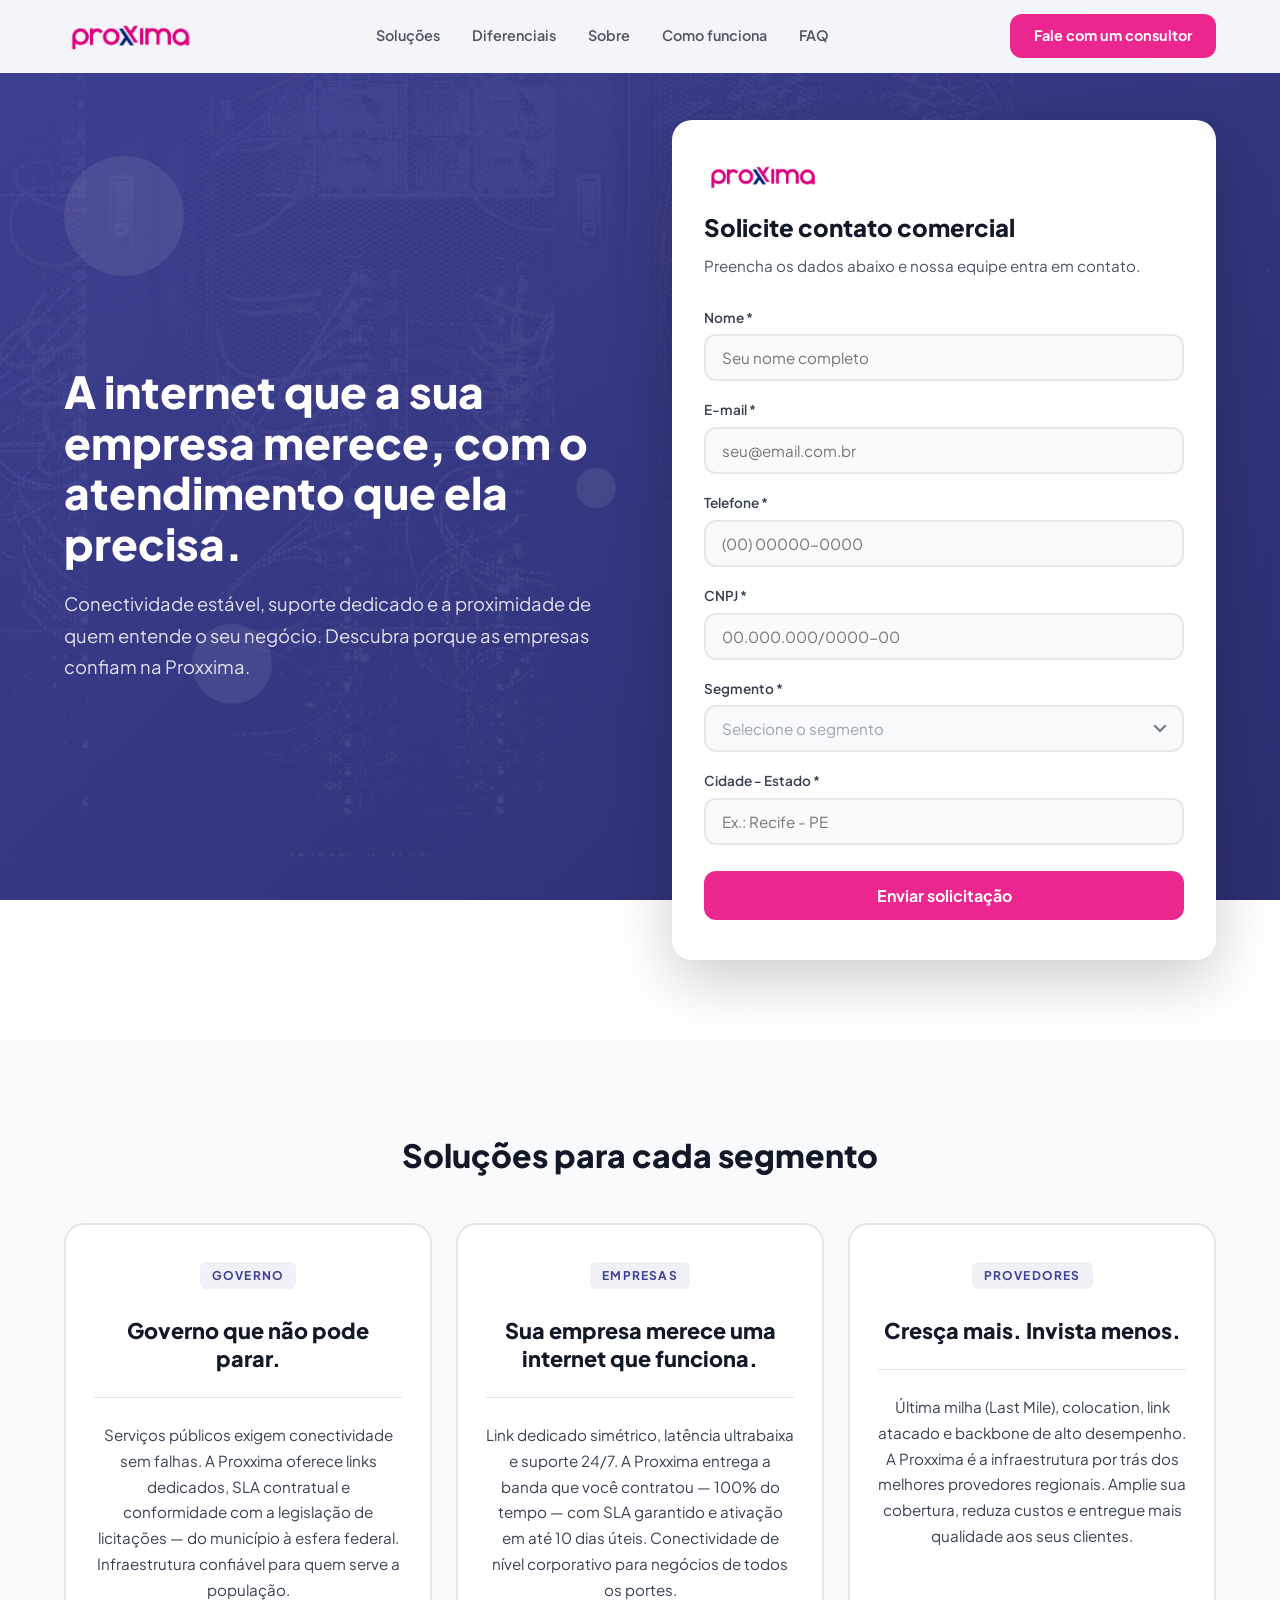
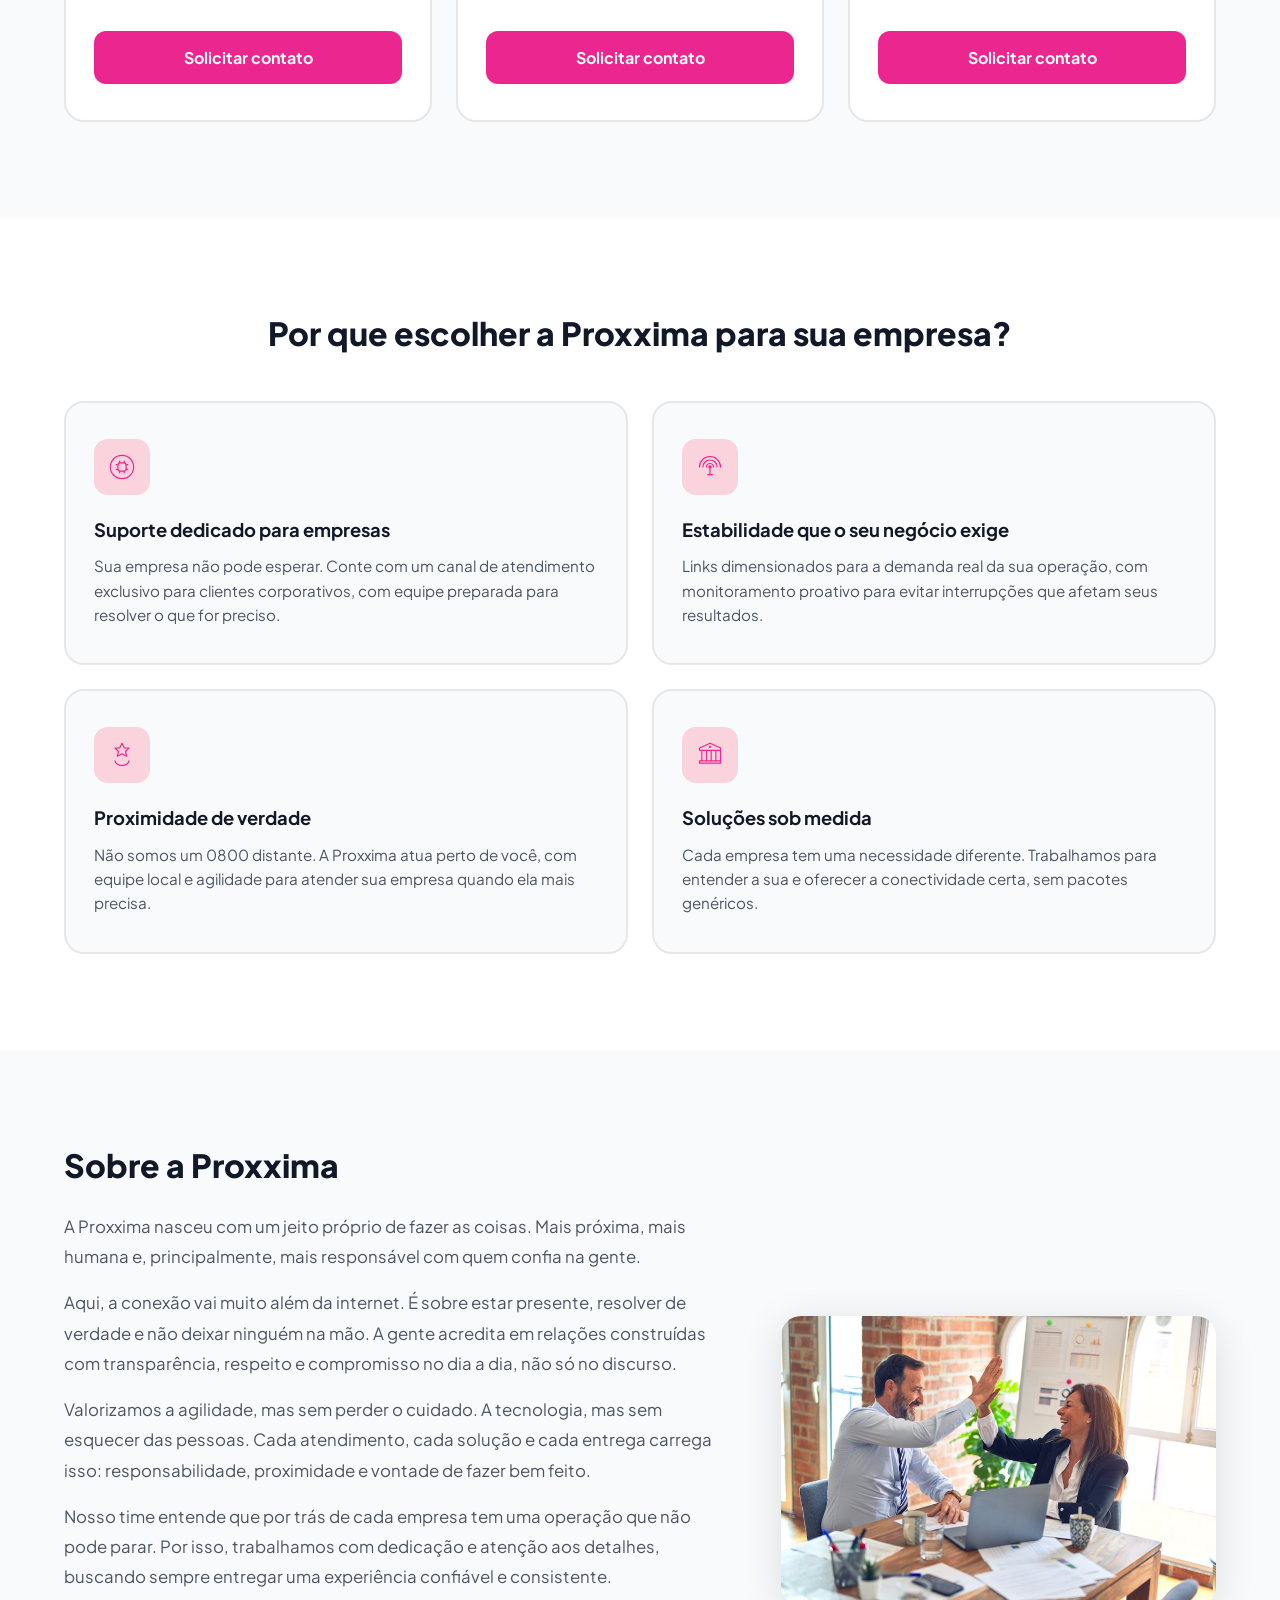
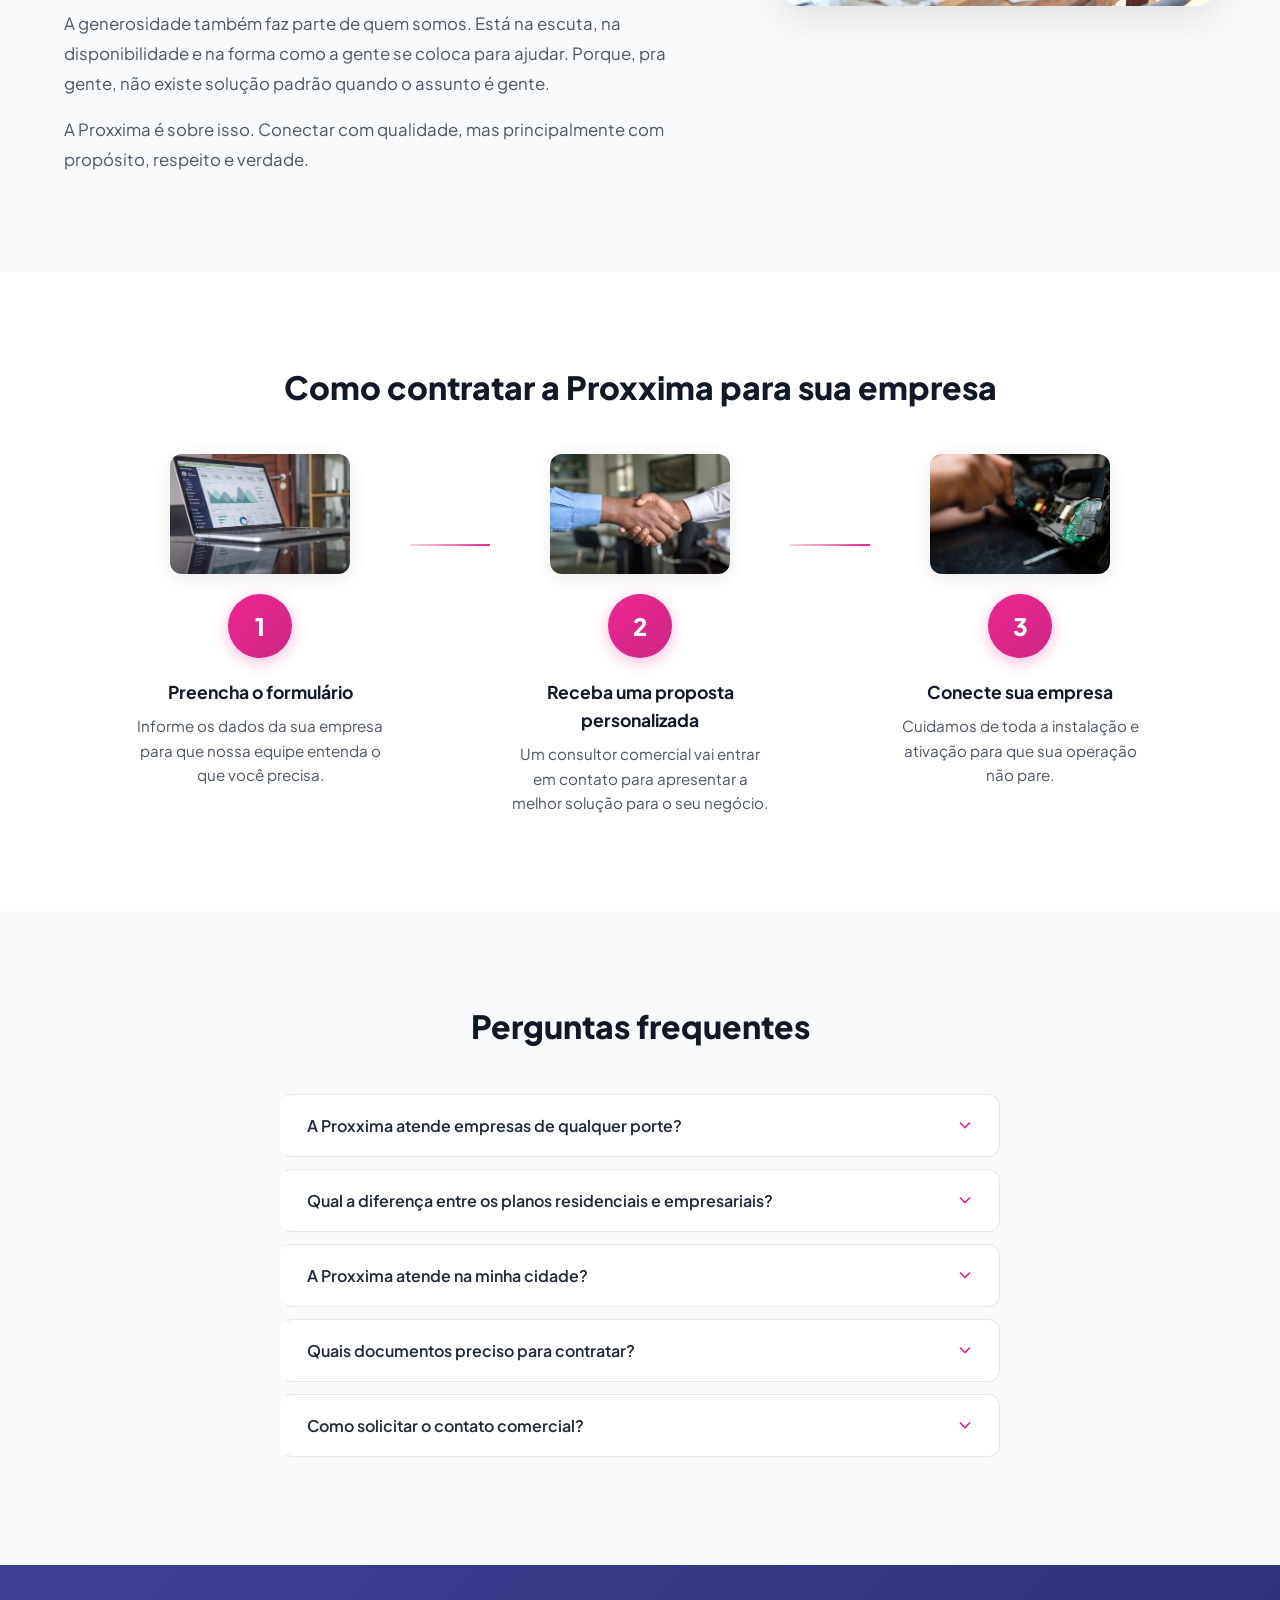
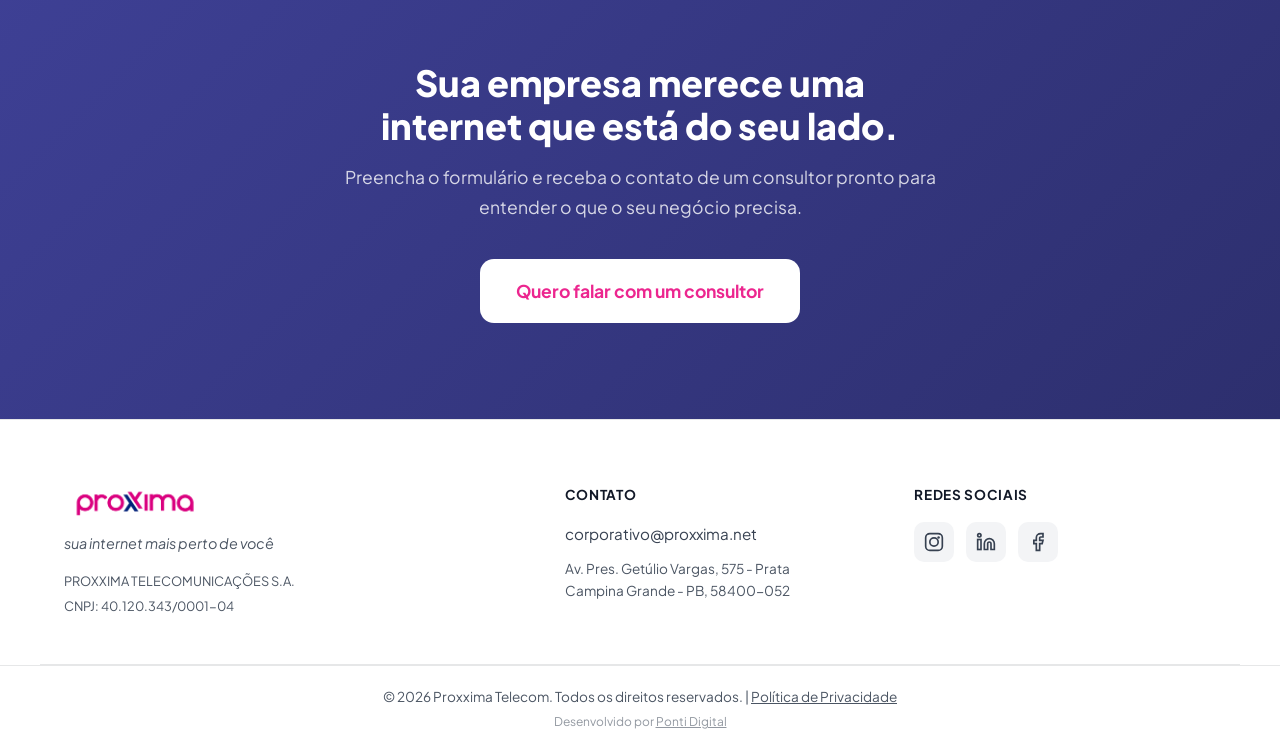
==== commit 43683d84: "fix: replace RD Station submission with reliable fetch + URLSearchParams - Fixes accented characters" ====
--- a/index.html
+++ b/index.html
@@ -150,8 +150,8 @@
               <span class="form__error" data-error="segmento"></span>
             </div>
             <div class="form__group">
-              <label for="cidade" class="form__label">Cidade *</label>
-              <input type="text" id="cidade" name="cidade" class="form__input" placeholder="Em qual cidade sua empresa está?" required>
+              <label for="cidade" class="form__label">Cidade - Estado *</label>
+              <input type="text" id="cidade" name="cidade" class="form__input" placeholder="Ex.: Recife - PE" required>
               <span class="form__error" data-error="cidade"></span>
             </div>
             <button type="submit" class="btn btn--primary btn--full form__submit" id="form-submit">
